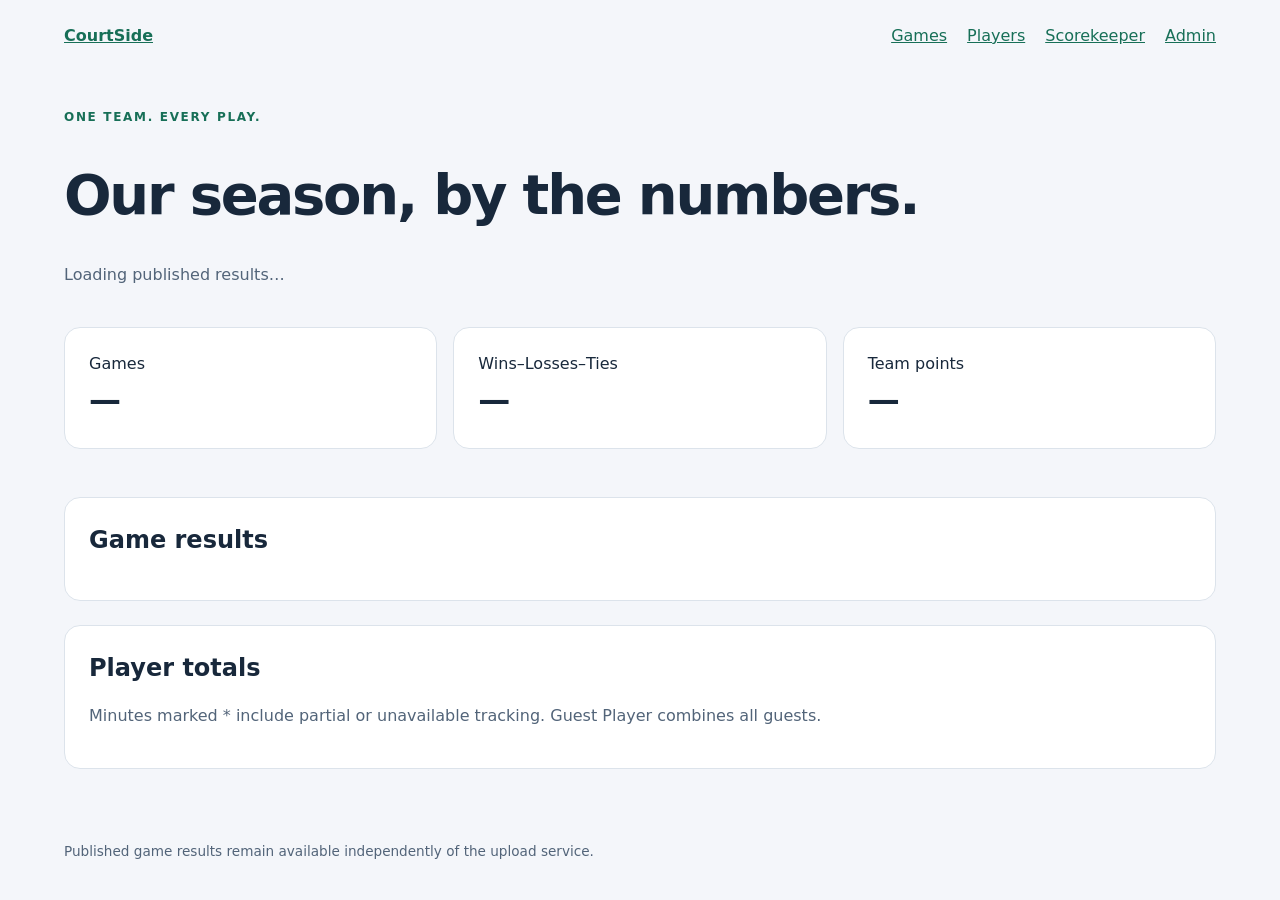
==== site/index.html @ 512db951 "feat: add remote upload UI and published statistics site" ====
<!doctype html>
<html lang="en"><head><meta charset="utf-8"><meta name="viewport" content="width=device-width,initial-scale=1"><title>CourtSide · Team statistics</title><link rel="stylesheet" href="site.css"><script defer src="remote.js"></script><script defer src="public.js"></script></head>
<body><header><a href="index.html"><strong>CourtSide</strong></a><nav><a href="#games">Games</a><a href="#players">Players</a><a href="Front.html">Scorekeeper</a><a href="admin.html">Admin</a></nav></header>
<main><p class="eyebrow">One team. Every play.</p><h1>Our season, by the numbers.</h1><p class="muted" id="published">Loading published results…</p><div id="load-status" role="status"></div>
<section class="metrics" aria-label="Team results"><div class="panel metric">Games<strong id="game-count">—</strong></div><div class="panel metric">Wins–Losses–Ties<strong id="record">—</strong></div><div class="panel metric">Team points<strong id="points">—</strong></div></section>
<section class="panel" id="games"><h2>Game results</h2><div class="games" id="game-list"></div></section>
<section class="panel" id="players"><h2>Player totals</h2><p class="muted">Minutes marked * include partial or unavailable tracking. Guest Player combines all guests.</p><div class="table-wrap" id="player-table"></div></section>
<dialog id="box-dialog"><div class="actions"><h2 id="box-title"></h2><button id="box-close" class="secondary">Close</button></div><p id="box-note" class="muted"></p><div class="table-wrap" id="box-table"></div></dialog></main>
<footer>Published game results remain available independently of the upload service.</footer></body></html>
---- site/site.css ----
:root{font:16px/1.5 system-ui,sans-serif;color:#18283b;background:#f4f6fa;--accent:#176f57}*{box-sizing:border-box}body{margin:0}header,main,footer{max-width:1200px;margin:auto;padding:24px}header{display:flex;align-items:center;justify-content:space-between;gap:20px}a{color:var(--accent)}nav{display:flex;gap:20px;flex-wrap:wrap}h1{font-size:clamp(2rem,5vw,3.5rem);letter-spacing:-.04em;line-height:1.1}h2{margin:0 0 18px}p{max-width:75ch}.eyebrow{font-size:.75rem;letter-spacing:.14em;font-weight:750;color:var(--accent);text-transform:uppercase}.muted,small{color:#526479}.panel{background:white;border:1px solid #dce3eb;border-radius:16px;padding:24px;margin:24px 0}.metrics{display:grid;grid-template-columns:repeat(3,1fr);gap:16px}.metric strong{display:block;font-size:2rem}.games{display:grid;grid-template-columns:repeat(auto-fit,minmax(240px,1fr));gap:16px}.game{border:1px solid #dce3eb;border-radius:12px;padding:18px}.game h3{margin:6px 0}.score{font-size:1.7rem;font-weight:750}.table-wrap{overflow:auto}table{border-collapse:collapse;width:100%;font-size:.88rem;white-space:nowrap}th,td{text-align:left;padding:12px;border-bottom:1px solid #e4e9ef}th{color:#526479;font-weight:650}button,.button{display:inline-block;background:var(--accent);color:white;border:0;border-radius:8px;padding:11px 16px;cursor:pointer;font:inherit;text-decoration:none}button.secondary{background:#e8eef3;color:#18283b}button.danger{background:#a23535}button:disabled{opacity:.5;cursor:wait}input,select{font:inherit;padding:9px;border:1px solid #becbd7;border-radius:6px;max-width:100%}input[type=number]{width:100px}label{display:flex;flex-direction:column;gap:6px;margin:12px 0}label.inline{display:inline-flex;margin-right:16px}.actions{display:flex;gap:10px;flex-wrap:wrap;align-items:center;margin:16px 0}.status{padding:14px;background:#e5f3ed;border-radius:8px;white-space:pre-wrap}.status.error{background:#faeaea;color:#8d2727}[hidden]{display:none!important}dialog{border:1px solid #dce3eb;border-radius:16px;width:min(1100px,95vw);max-height:90vh;padding:24px}dialog::backdrop{background:#18283b99}.edit-table input{min-width:85px}.edit-table .player-select{max-width:220px}.edit-table input[type=checkbox]{min-width:0}footer{color:#526479;font-size:.85rem}button:focus-visible,a:focus-visible,input:focus-visible,select:focus-visible{outline:3px solid #dfac40;outline-offset:3px}@media(max-width:600px){header,main,footer{padding:16px}header{align-items:flex-start;flex-direction:column}.panel{padding:16px}.metrics{gap:8px}.metric strong{font-size:1.5rem}}
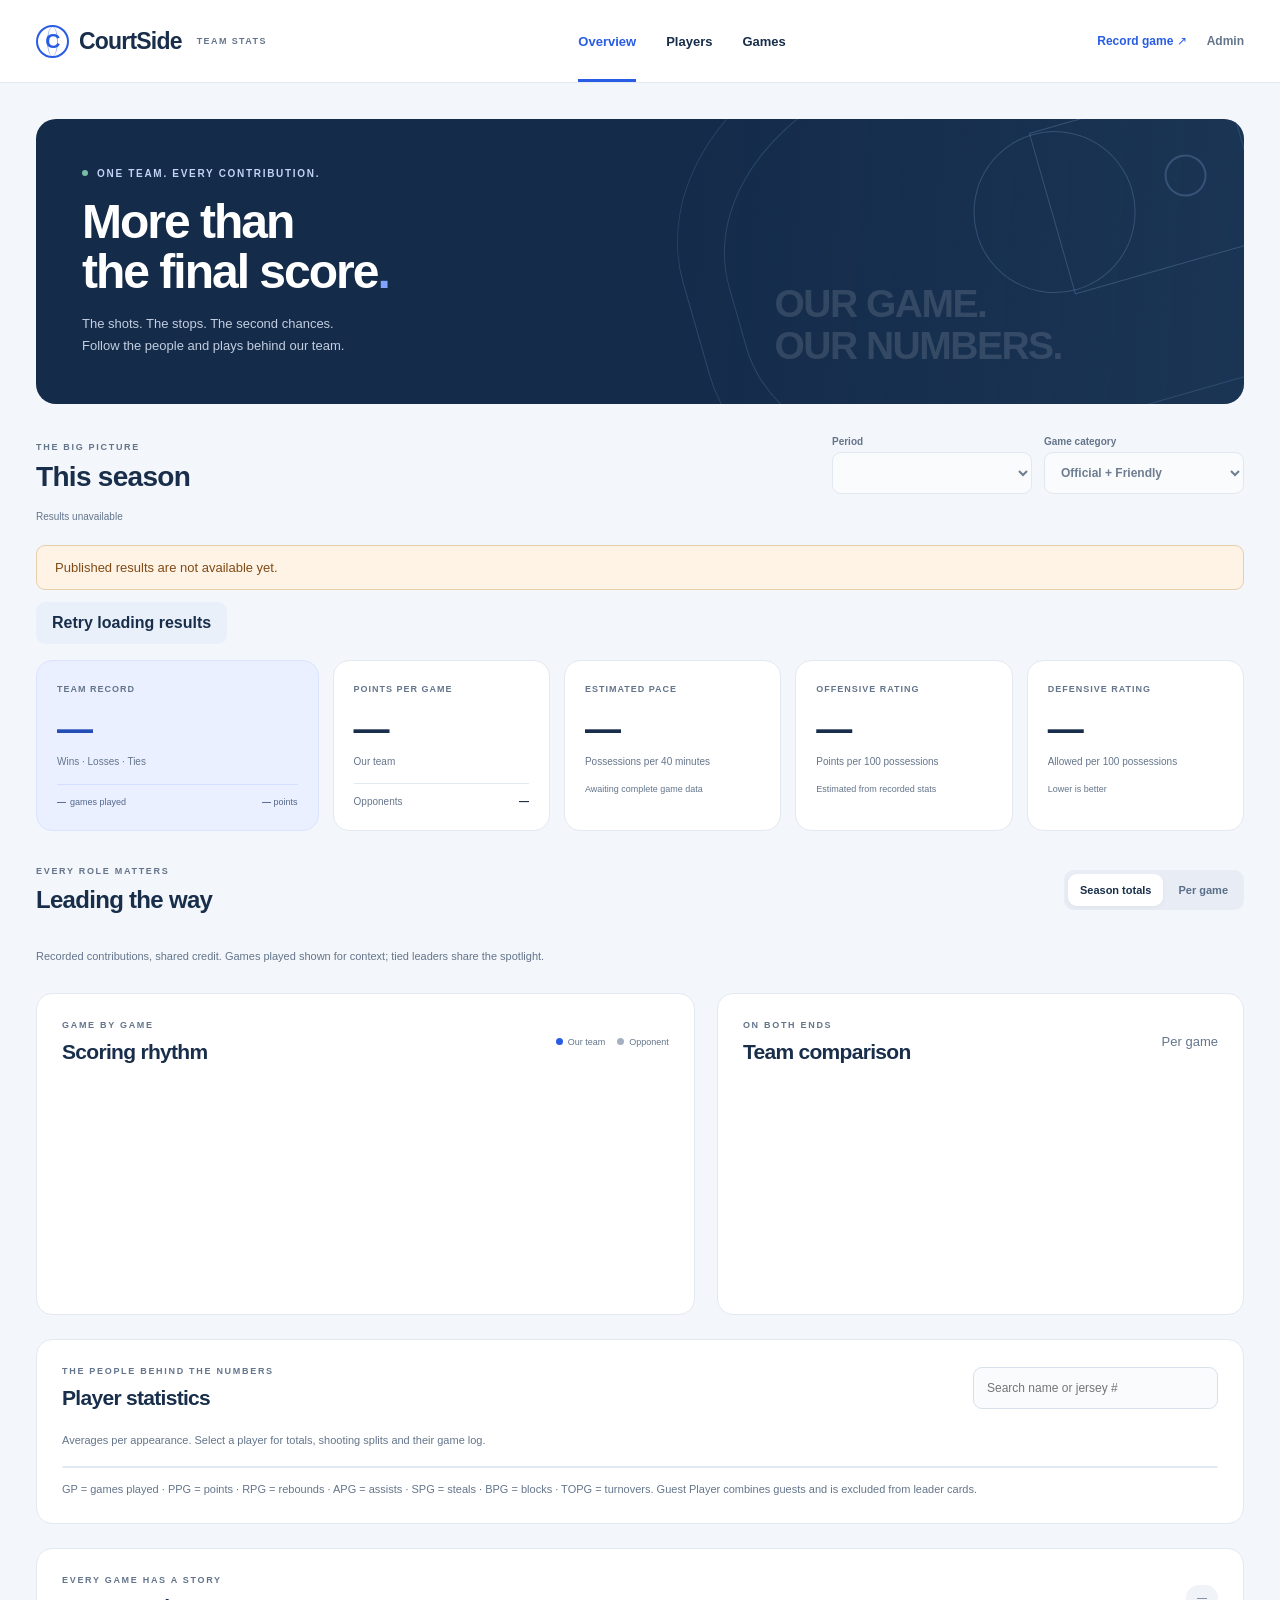
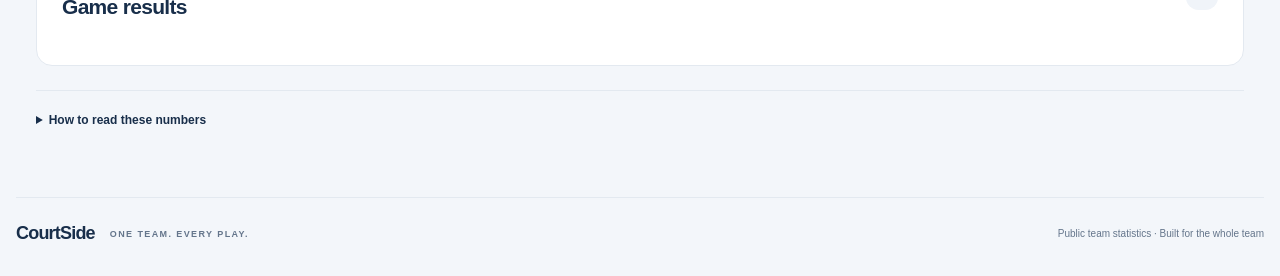
==== commit 7560a4b3: "feat: add public season dashboard and player analytics" ====
--- a/site/index.html
+++ b/site/index.html
@@ -1,9 +1,28 @@
 <!doctype html>
-<html lang="en"><head><meta charset="utf-8"><meta name="viewport" content="width=device-width,initial-scale=1"><title>CourtSide · Team statistics</title><link rel="stylesheet" href="site.css"><script defer src="remote.js"></script><script defer src="public.js"></script></head>
-<body><header><a href="index.html"><strong>CourtSide</strong></a><nav><a href="#games">Games</a><a href="#players">Players</a><a href="Front.html">Scorekeeper</a><a href="admin.html">Admin</a></nav></header>
-<main><p class="eyebrow">One team. Every play.</p><h1>Our season, by the numbers.</h1><p class="muted" id="published">Loading published results…</p><div id="load-status" role="status"></div>
-<section class="metrics" aria-label="Team results"><div class="panel metric">Games<strong id="game-count">—</strong></div><div class="panel metric">Wins–Losses–Ties<strong id="record">—</strong></div><div class="panel metric">Team points<strong id="points">—</strong></div></section>
-<section class="panel" id="games"><h2>Game results</h2><div class="games" id="game-list"></div></section>
-<section class="panel" id="players"><h2>Player totals</h2><p class="muted">Minutes marked * include partial or unavailable tracking. Guest Player combines all guests.</p><div class="table-wrap" id="player-table"></div></section>
-<dialog id="box-dialog"><div class="actions"><h2 id="box-title"></h2><button id="box-close" class="secondary">Close</button></div><p id="box-note" class="muted"></p><div class="table-wrap" id="box-table"></div></dialog></main>
-<footer>Published game results remain available independently of the upload service.</footer></body></html>
+<html lang="en">
+<head><meta charset="utf-8"><meta name="viewport" content="width=device-width,initial-scale=1"><meta name="theme-color" content="#142b49"><meta name="description" content="Follow our team's season: player leaders, game results, and the numbers behind every contribution."><title>CourtSide · Our team, every contribution</title><link rel="stylesheet" href="dashboard.css"><script defer src="analytics.js"></script><script defer src="public.js"></script></head>
+<body>
+<a class="skip-link" href="#main">Skip to statistics</a>
+<header class="site-header"><div class="header-inner"><a class="brand" href="index.html" aria-label="CourtSide home"><span class="brand-mark" aria-hidden="true">C<span></span></span>CourtSide<span class="brand-label">TEAM STATS</span></a><nav aria-label="Main navigation"><a class="nav-active" href="#overview">Overview</a><a href="#players">Players</a><a href="#games">Games</a></nav><div class="staff-links"><a href="Front.html">Record game <span aria-hidden="true">↗</span></a><a class="admin-link" href="admin.html">Admin</a></div></div></header>
+<main id="main">
+<section class="hero" id="overview"><div><p class="eyebrow"><span class="live-dot"></span> ONE TEAM. EVERY CONTRIBUTION.</p><h1>More than<br>the final score<span>.</span></h1><p class="hero-copy">The shots. The stops. The second chances.<br>Follow the people and plays behind our team.</p></div><div class="hero-court" aria-hidden="true"><div class="court-center"></div><div class="court-key"></div><div class="court-hoop"></div><span>OUR GAME.<br>OUR NUMBERS.</span><small>COURTSIDE / BASKETBALL</small></div></section>
+<section class="filter-bar" aria-label="Statistics filters"><div class="filter-title"><span class="eyebrow">THE BIG PICTURE</span><h2 id="period-title">This season</h2></div><div class="filter-controls"><label>Period<select id="period-select" disabled></select></label><label>Game category<select id="category-select" disabled><option value="all">Official + Friendly</option><option value="official">Official only</option><option value="friendly">Friendly only</option></select></label></div></section>
+<div class="publication"><span id="published">Loading published results…</span><span id="filter-note"></span></div>
+<div id="load-status" role="status" aria-live="polite"></div><button id="retry-load" class="secondary" hidden>Retry loading results</button>
+<section class="summary-grid" aria-label="Team summary">
+<article class="summary-card record-card"><span class="metric-label">TEAM RECORD</span><strong id="record">—</strong><span>Wins · Losses · Ties</span><div class="record-footer"><b id="game-count">—</b> games played <span><b id="points">—</b> points</span></div></article>
+<article class="summary-card"><span class="metric-label">POINTS PER GAME</span><strong id="ppg">—</strong><span>Our team</span><div class="small-comparison">Opponents <b id="oppg">—</b></div></article>
+<article class="summary-card"><span class="metric-label">ESTIMATED PACE</span><strong id="pace">—</strong><span>Possessions per 40 minutes</span><small id="pace-coverage">Awaiting complete game data</small></article>
+<article class="summary-card"><span class="metric-label">OFFENSIVE RATING</span><strong id="off-rating">—</strong><span>Points per 100 possessions</span><small id="rating-coverage">Estimated from recorded stats</small></article>
+<article class="summary-card"><span class="metric-label">DEFENSIVE RATING</span><strong id="def-rating">—</strong><span>Allowed per 100 possessions</span><small>Lower is better</small></article>
+</section>
+<section class="leaders-section" aria-labelledby="leaders-heading"><div class="section-heading"><div><p class="eyebrow">EVERY ROLE MATTERS</p><h2 id="leaders-heading">Leading the way</h2></div><div class="segmented" role="group" aria-label="Leaderboard ranking"><button id="leader-total" aria-pressed="true">Season totals</button><button id="leader-average" aria-pressed="false">Per game</button></div></div><div id="leader-grid" class="leader-grid"></div><p class="section-note">Recorded contributions, shared credit. Games played shown for context; tied leaders share the spotlight.</p></section>
+<div class="analysis-grid"><section class="panel"><div class="section-heading"><div><p class="eyebrow">GAME BY GAME</p><h2>Scoring rhythm</h2></div><div class="chart-legend"><span>Our team</span><span>Opponent</span></div></div><div id="scoring-chart" class="scoring-chart"></div></section><section class="panel"><div class="section-heading"><div><p class="eyebrow">ON BOTH ENDS</p><h2>Team comparison</h2></div><span class="muted">Per game</span></div><div id="team-comparison"></div></section></div>
+<section id="players" class="panel"><div class="section-heading"><div><p class="eyebrow">THE PEOPLE BEHIND THE NUMBERS</p><h2>Player statistics</h2></div><label class="search-label"><span class="sr-only">Search player name or jersey number</span><input type="search" id="player-search" placeholder="Search name or jersey #" autocomplete="off"></label></div><p class="section-note">Averages per appearance. Select a player for totals, shooting splits and their game log.</p><div class="table-wrap" id="player-table" tabindex="0" role="region" aria-label="Player statistics, scroll for more columns"></div><p class="section-note">GP = games played · PPG = points · RPG = rebounds · APG = assists · SPG = steals · BPG = blocks · TOPG = turnovers. Guest Player combines guests and is excluded from leader cards.</p></section>
+<section id="games" class="panel"><div class="section-heading"><div><p class="eyebrow">EVERY GAME HAS A STORY</p><h2>Game results</h2></div><span class="count-badge" id="results-count">—</span></div><div id="game-list" class="game-list"></div></section>
+<details class="metric-guide"><summary>How to read these numbers</summary><div><p>Basic totals and averages use the selected games. Shooting percentages use total makes and attempts, not an average of game percentages. An em dash means unavailable or no attempts.</p><p>Estimated possessions = the average of each team’s (field-goal attempts − offensive rebounds + turnovers + 0.44 × free-throw attempts). Pace adjusts that estimate to 40 minutes, including overtime in game duration. Offensive and defensive ratings show points scored and allowed per 100 estimated possessions.</p><p>These estimates require confirmation that both teams’ full stats were recorded; pace also needs recorded game duration. Eligible game counts appear on the cards. eFG% accounts for the extra value of threes; TS% also includes free throws. Neither measures overall defensive impact.</p><p>Spring: March–July. Fall: August–February, labeled by the starting year. Calendar-year views run January–December. Unclassified historical games appear only with both categories selected.</p><p>Definitions: <a href="https://www.basketball-reference.com/about/glossary.html" target="_blank" rel="noopener noreferrer">Basketball Reference glossary</a> and <a href="https://www.basketball-reference.com/about/factors.html" target="_blank" rel="noopener noreferrer">Four Factors</a>. CourtSide uses the displayed simple possession estimate and a 40-minute pace.</p></div></details>
+</main>
+<footer><a class="brand" href="#overview">CourtSide<span class="brand-label">ONE TEAM. EVERY PLAY.</span></a><span>Public team statistics · Built for the whole team</span></footer>
+<dialog id="player-dialog" aria-labelledby="player-title"><div class="dialog-heading"><div><p class="eyebrow">PLAYER PROFILE</p><h2 id="player-title"></h2></div><button id="player-close" class="close-button" aria-label="Close player profile">✕</button></div><p id="player-note" class="muted"></p><div class="filter-controls profile-filters"><label>Player period<select id="profile-period"></select></label><label>Game category<select id="profile-category"><option value="all">Official + Friendly</option><option value="official">Official only</option><option value="friendly">Friendly only</option></select></label></div><div id="player-summary" class="profile-metrics"></div><div id="player-totals"></div><h3>Game log</h3><div id="player-games" class="table-wrap" tabindex="0" role="region" aria-label="Player game log"></div></dialog>
+<dialog id="box-dialog" aria-labelledby="box-title"><div class="dialog-heading"><div><p class="eyebrow">GAME REPORT</p><h2 id="box-title"></h2></div><button id="box-close" class="close-button" aria-label="Close game report">✕</button></div><p id="box-note" class="muted"></p><div id="game-score" class="game-score"></div><div id="game-metrics" class="profile-metrics"></div><div id="game-comparison" class="table-wrap" tabindex="0" role="region" aria-label="Team comparison"></div><h3>Our team · Box score</h3><p class="section-note">* Partial recorded minutes · — Unavailable · DNP = did not play</p><div id="box-table" class="table-wrap" tabindex="0" role="region" aria-label="Game box score"></div></dialog>
+</body></html>
--- a/site/dashboard.css
+++ b/site/dashboard.css
@@ -0,0 +1,15 @@
+@charset "UTF-8";
+:root{--navy:#142b49;--ink:#182e4a;--muted:#64758b;--blue:#285ce5;--light:#f3f6fa;--line:#e3e9f0;--green:#21705a;--radius:16px;font-family:Inter,"Segoe UI",Arial,sans-serif;color:var(--ink);background:var(--light);font-synthesis:none}
+*{box-sizing:border-box}html{scroll-behavior:smooth;scroll-padding-top:90px}body{margin:0}a{color:inherit;text-decoration:none}button,input,select{font:inherit}button,a,input,select,summary{-webkit-tap-highlight-color:transparent}button{cursor:pointer}button:disabled,select:disabled{cursor:wait;opacity:.6}button:focus-visible,a:focus-visible,input:focus-visible,select:focus-visible,summary:focus-visible,[tabindex]:focus-visible{outline:3px solid #6996ff;outline-offset:4px}h1,h2,h3,p{margin:0}h2{font-size:24px;letter-spacing:-.7px;line-height:1.3}h3{font-size:18px;margin:24px 0 12px}button{min-height:42px;border:0;border-radius:9px;background:var(--blue);color:white;padding:10px 16px;font-weight:600}button:hover{filter:brightness(.95)}[hidden]{display:none!important}.muted{color:var(--muted);font-size:13px;line-height:1.6}.eyebrow{font-size:10px;letter-spacing:1.7px;font-weight:750;line-height:1.5}.sr-only{position:absolute;width:1px;height:1px;margin:-1px;overflow:hidden;clip:rect(0,0,0,0)}.skip-link{position:fixed;top:-80px;left:12px;padding:12px;background:white;z-index:20}.skip-link:focus{top:12px}
+.site-header{background:white;border-bottom:1px solid var(--line)}.header-inner{max-width:1320px;margin:auto;padding:0 36px;min-height:82px;display:flex;align-items:center;justify-content:space-between;gap:24px}.brand{display:inline-flex;gap:10px;align-items:center;font-weight:800;font-size:23px;letter-spacing:-.8px}.brand-mark{height:33px;width:33px;border:2px solid var(--blue);border-radius:50%;font-size:21px;color:var(--blue);display:grid;place-items:center;position:relative}.brand-mark span{position:absolute;height:100%;width:11px;border-left:1px solid var(--blue);border-right:1px solid var(--blue);border-radius:50%;opacity:.5}.brand-label{font-size:9px;letter-spacing:1.4px;color:var(--muted);margin-left:5px;font-weight:650}.header-inner nav{display:flex;align-self:stretch;gap:30px;font-size:13px;font-weight:600}.header-inner nav a{display:flex;align-items:center;border-bottom:3px solid transparent;padding:3px 0 0}.header-inner nav a:hover,.header-inner nav .nav-active{color:var(--blue);border-bottom-color:var(--blue)}.staff-links{display:flex;gap:20px;font-size:12px;font-weight:650}.staff-links>a:first-child{color:var(--blue)}.admin-link{color:var(--muted)}main{max-width:1320px;margin:auto;padding:36px}.hero{position:relative;isolation:isolate;overflow:hidden;background:var(--navy);border-radius:20px;color:white;padding:38px 46px;min-height:285px;display:flex;justify-content:space-between;align-items:center}.hero .eyebrow{color:#c1d3f6;display:flex;align-items:center;gap:9px}.live-dot{width:6px;height:6px;border-radius:50%;background:#79bca5}.hero h1{font-size:48px;line-height:1.05;font-weight:750;letter-spacing:-2px;margin:16px 0}.hero h1>span{color:#82a4ff}.hero-copy{font-size:13px;line-height:1.7;color:#c3cee0}.hero-court{position:absolute;z-index:-1;right:-60px;top:-115px;width:620px;height:480px;border:1px solid #6d88b03d;transform:rotate(-16deg);border-radius:40% 0 0 40%;background:linear-gradient(110deg,transparent,#2f507650)}.court-center{position:absolute;inset:42px;border:1px solid #7397c53d;border-radius:42% 0 0 42%}.court-key{position:absolute;right:0;top:142px;width:245px;height:168px;border:1px solid #7397c550}.court-key:before{content:"";position:absolute;left:-79px;top:1px;width:160px;height:160px;border:1px solid #7397c550;border-radius:50%}.court-hoop{position:absolute;right:85px;top:205px;width:42px;height:42px;border:2px solid #7397c550;border-radius:50%}.hero-court>span{position:absolute;transform:rotate(16deg);left:70px;bottom:140px;font-size:39px;font-weight:800;letter-spacing:-1.5px;line-height:1.08;color:#ffffff20}.hero-court>small{position:absolute;transform:rotate(16deg);left:65px;bottom:100px;letter-spacing:3px;font-size:9px;color:#9bb5da80}
+.filter-bar{display:flex;align-items:center;justify-content:space-between;gap:20px;margin-top:32px}.filter-title .eyebrow{color:var(--muted);font-size:9px}.filter-title h2{margin-top:4px;font-size:28px}.filter-controls{display:flex;gap:12px}.filter-controls label{display:grid;gap:5px;color:var(--muted);font-weight:600;font-size:10px}.filter-controls select{min-width:200px;background:white;border:1px solid #d6dfeb;border-radius:9px;color:var(--ink);padding:10px 34px 10px 12px;min-height:42px;font-size:12px}.publication{display:flex;justify-content:space-between;gap:12px;color:var(--muted);font-size:10px;margin:14px 0 20px;line-height:1.6}#load-status:not(:empty){padding:14px 18px;background:#fff3e6;color:#804b16;border:1px solid #e9ceab;border-radius:9px;margin-bottom:12px;font-size:13px}#retry-load{margin-bottom:16px}.summary-grid{display:grid;grid-template-columns:1.3fr repeat(4,1fr);gap:14px}.summary-card{background:white;border:1px solid var(--line);border-radius:var(--radius);padding:23px 20px;min-width:0;display:flex;flex-direction:column}.metric-label{font-size:9px;font-weight:750;letter-spacing:1px;color:var(--muted)}.summary-card>strong{font-size:36px;line-height:1.2;letter-spacing:-1.6px;font-weight:750;margin:13px 0 6px;font-variant-numeric:tabular-nums}.summary-card>span:not(.metric-label){font-size:10px;color:var(--muted)}.summary-card>small{font-size:9px;line-height:1.5;color:var(--muted);margin-top:16px}.record-card{background:#eaf0ff;border-color:#dae4ff}.record-card>strong{color:#234eb6}.record-footer{margin-top:17px;border-top:1px solid #d3dfff;padding-top:12px;font-size:9px;color:#52668b;display:flex;gap:4px;flex-wrap:wrap}.record-footer>span{margin-left:auto}.small-comparison{display:flex;justify-content:space-between;margin-top:16px;padding-top:12px;border-top:1px solid var(--line);font-size:10px;color:var(--muted)}.small-comparison b{color:var(--ink)}
+.section-heading{display:flex;justify-content:space-between;align-items:center;gap:16px;margin-bottom:20px}.section-heading .eyebrow{color:var(--muted);font-size:9px;margin-bottom:5px}.leaders-section{margin-top:34px}.segmented{display:inline-flex;gap:3px;padding:4px;background:#e8edf5;border-radius:10px;flex-shrink:0}.segmented button{background:transparent;color:#5b6e88;font-size:11px;min-height:32px;padding:7px 12px;font-weight:650}.segmented button[aria-pressed=true]{background:white;color:var(--ink);box-shadow:0 2px 5px #2235510c}.leader-grid{display:grid;grid-template-columns:repeat(6,minmax(0,1fr));gap:12px}.leader-card{border:1px solid var(--line);border-radius:var(--radius);background:white;padding:18px 16px;min-width:0;position:relative;overflow:hidden}.leader-top{display:flex;align-items:center;gap:8px;color:var(--muted);font-size:10px;font-weight:650;min-height:26px}.stat-symbol{width:25px;height:25px;border-radius:7px;background:#eef2fb;display:grid;place-items:center;color:var(--blue);font-size:10px;font-weight:750;flex-shrink:0}.leader-card:nth-child(2) .stat-symbol,.leader-card:nth-child(3) .stat-symbol{color:#28755b;background:#e9f4ee}.leader-card:nth-child(5) .stat-symbol,.leader-card:nth-child(6) .stat-symbol{color:#835db0;background:#f2edf9}.leader-value{font-size:31px;font-weight:750;letter-spacing:-1px;display:block;margin:14px 0 10px;font-variant-numeric:tabular-nums}.player-link{background:transparent;color:var(--ink);padding:0;min-height:28px;font-size:12px;text-align:left;line-height:1.4;border-radius:3px;white-space:normal}.player-link:hover{color:var(--blue);text-decoration:underline}.leader-card .player-link{display:block;max-width:100%;overflow-wrap:anywhere;font-weight:700}.leader-card small{display:block;color:var(--muted);font-size:9px;margin-top:5px;line-height:1.6}.section-note{font-size:11px;line-height:1.7;color:var(--muted);margin:12px 0 0}.analysis-grid{display:grid;grid-template-columns:1.25fr 1fr;gap:22px;margin-top:28px}.panel{min-width:0;background:white;border:1px solid var(--line);border-radius:var(--radius);padding:25px;margin-bottom:24px}.panel h2{font-size:21px}.chart-legend{display:flex;gap:12px;font-size:9px;color:var(--muted)}.chart-legend span:before{content:"";display:inline-block;width:7px;height:7px;border-radius:50%;background:var(--blue);margin-right:5px}.chart-legend span+span:before{background:#a5b1c3}.scoring-chart{min-height:204px}.scoring-chart svg{display:block;width:100%;height:auto;max-height:260px;overflow:visible}.scoring-chart text{font:10px "Segoe UI",sans-serif;fill:#64758b}.chart-footnote{font-size:10px;color:var(--muted);margin-top:8px}.comparison-head,.comparison-row{display:grid;grid-template-columns:1fr 72px 72px;gap:12px;align-items:center}.comparison-head{font-size:9px;color:var(--muted);padding-bottom:12px;border-bottom:1px solid var(--line)}.comparison-head span:not(:first-child){text-align:right}.comparison-row{font-size:11px;padding:10px 0;border-bottom:1px solid #f0f3f7}.comparison-row>strong{text-align:right;font-size:12px;font-variant-numeric:tabular-nums}.comparison-row>strong:nth-child(2){color:var(--blue)}.comparison-row>strong:nth-child(3){color:#677b96}.search-label input{border:1px solid #d7e0ec;background:#fafbfd;color:var(--ink);border-radius:9px;min-height:42px;width:245px;max-width:100%;padding:10px 13px;font-size:12px}.table-wrap{overflow:auto;max-width:100%;margin-top:16px;border:1px solid var(--line);border-radius:10px;overscroll-behavior-x:contain}table{width:100%;border-collapse:collapse;text-align:right;white-space:nowrap;font-size:12px;font-variant-numeric:tabular-nums}th{font-size:9px;color:#657892;font-weight:700;letter-spacing:.5px;background:#f6f8fc;padding:14px 15px}td{padding:13px 15px;border-top:1px solid #edf1f6}th:first-child,td:first-child{text-align:left;position:sticky;left:0;background:white;z-index:1}th:first-child{background:#f6f8fc}tbody tr:hover td{background:#f8faff}td .player-link{font-size:12px;font-weight:650}.jersey{display:inline-flex;justify-content:center;align-items:center;min-width:26px;height:26px;margin-right:10px;background:#eef2f8;border:1px solid #e3eaf3;border-radius:7px;color:#64758b;font-size:10px}.sort-button{background:none;color:inherit;font-size:inherit;letter-spacing:inherit;padding:0;min-height:24px;border-radius:3px}.sort-button[aria-pressed=true]{color:var(--blue)}.count-badge{font-size:10px;color:var(--muted);background:#f0f4f9;border-radius:20px;padding:7px 11px}.game-list{display:grid;grid-template-columns:repeat(2,minmax(0,1fr));gap:12px}.game-card{border:1px solid var(--line);border-radius:11px;padding:16px;display:grid;grid-template-columns:auto minmax(0,1fr) auto;gap:14px;align-items:center}.result-mark{width:36px;height:36px;border-radius:50%;background:#eaf5ef;color:var(--green);display:grid;place-items:center;font-weight:700;font-size:12px}.result-mark.loss{background:#f8eeeb;color:#a45e4b}.result-mark.tie{background:#f1f3f7;color:var(--muted)}.game-card h3{font-size:12px;letter-spacing:0;margin:4px 0 6px;overflow-wrap:anywhere}.game-meta{font-size:9px;color:var(--muted);line-height:1.6}.game-card .score{font-size:19px;letter-spacing:-.5px;font-weight:750;white-space:nowrap;text-align:right}.game-card button{padding:5px 0;background:none;color:var(--blue);font-size:10px;min-height:30px;display:block;margin-left:auto}.category-tag{font-size:8px;font-weight:600;background:#f0f3f8;padding:3px 6px;border-radius:4px;margin-left:5px}.empty-state{text-align:center;padding:38px 18px;color:var(--muted);font-size:13px;line-height:1.7;grid-column:1/-1}.empty-state strong{display:block;color:var(--ink);font-size:16px;margin-bottom:6px}.metric-guide{border-top:1px solid var(--line);padding:19px 0;color:var(--muted);font-size:12px;line-height:1.8}.metric-guide summary{cursor:pointer;font-weight:650;color:var(--ink);min-height:32px}.metric-guide p{margin:12px 0;max-width:900px}.metric-guide a{color:var(--blue);text-decoration:underline}footer{max-width:1248px;margin:0 auto;border-top:1px solid var(--line);padding:25px 0 32px;display:flex;justify-content:space-between;align-items:center;gap:20px}footer .brand{font-size:18px}footer>span{font-size:10px;color:var(--muted)}
+dialog{width:min(1060px,calc(100% - 32px));max-height:90dvh;border:1px solid #d6e1ef;border-radius:18px;color:var(--ink);background:white;padding:28px;box-shadow:0 30px 100px #091f4550;overflow:auto}dialog::backdrop{background:#122541a8;backdrop-filter:blur(4px)}body:has(dialog[open]){overflow:hidden}.dialog-heading{display:flex;justify-content:space-between;align-items:center;gap:16px;margin-bottom:12px}.dialog-heading .eyebrow{color:var(--blue);margin-bottom:7px}.dialog-heading h2{overflow-wrap:anywhere}.close-button{flex-shrink:0;background:#f0f3f8;color:#4c6280;border:1px solid var(--line);width:42px;padding:6px}.profile-metrics{display:grid;grid-template-columns:repeat(6,minmax(0,1fr));gap:10px;margin:22px 0}.profile-metric{border:1px solid var(--line);border-radius:11px;padding:16px 12px;background:#f8faff;min-width:0}.profile-metric small{font-size:9px;letter-spacing:.5px;color:var(--muted);display:block}.profile-metric strong{font-size:25px;display:block;margin-top:7px;letter-spacing:-.7px}.profile-metric span{font-size:9px;color:var(--muted);display:block;margin-top:5px}.game-score{background:var(--navy);color:white;padding:24px;border-radius:13px;display:flex;gap:24px;align-items:center;justify-content:center;margin-top:20px}.game-score strong{font-size:34px;white-space:nowrap;letter-spacing:-1px}.game-score span{font-size:12px;overflow-wrap:anywhere}.secondary{background:#eaf0fa;color:var(--ink)}
+@media(min-width:1500px){.hero{min-height:310px}.hero h1{font-size:54px}}
+@media(max-width:1150px){.header-inner{padding:0 24px}.brand-label{display:none}main{padding:26px}.summary-grid{grid-template-columns:repeat(3,minmax(0,1fr))}.record-card{grid-row:span 2;justify-content:center}.record-card>strong{font-size:45px}.summary-card{padding:18px}.summary-card>strong{font-size:31px}.leader-grid{grid-template-columns:repeat(3,minmax(0,1fr))}.leader-card{padding:18px}.leader-value{margin:9px 0}.analysis-grid{gap:16px;grid-template-columns:1.1fr 1fr}.panel{padding:22px}.chart-legend{gap:8px;flex-wrap:wrap}footer{margin:0 26px}.hero-court{right:-170px}}
+@media(max-width:800px){.header-inner{min-height:72px;flex-wrap:wrap;gap:12px;padding:18px 24px 0}.header-inner nav{order:3;width:100%;gap:24px;height:38px}.staff-links{margin-left:auto}.hero{padding:30px;min-height:270px}.hero h1{font-size:43px}.hero-court{right:-290px}.filter-controls select{min-width:150px;width:100%}.filter-bar{align-items:flex-end}.analysis-grid{grid-template-columns:1fr}.analysis-grid .panel{margin-bottom:0}.analysis-grid{margin-bottom:24px}.game-list{grid-template-columns:1fr}.profile-metrics{grid-template-columns:repeat(3,minmax(0,1fr))}footer{align-items:flex-start;flex-direction:column}.summary-card>strong{font-size:29px}.record-card>strong{font-size:36px}.search-label input{width:215px}}
+@media(max-width:540px){html{scroll-padding-top:15px}main{padding:16px}.header-inner{padding:16px 18px 0}.brand{font-size:21px}.brand-mark{width:28px;height:28px;font-size:17px}.staff-links{gap:13px;font-size:10px}.hero{border-radius:15px;min-height:270px;padding:27px 24px}.hero h1{font-size:39px;letter-spacing:-1.5px}.hero .eyebrow{font-size:8px;letter-spacing:1px}.hero-copy{font-size:12px}.hero-court{right:-390px;opacity:.6}.filter-bar{display:block;margin-top:26px}.filter-title h2{font-size:25px}.filter-controls{margin-top:15px;gap:9px}.filter-controls label{flex:1;min-width:0}.filter-controls select{min-width:0;font-size:11px;padding-left:10px;padding-right:22px}.publication{display:block;font-size:9px}.publication span{display:block}.summary-grid{grid-template-columns:repeat(2,minmax(0,1fr));gap:10px}.record-card{grid-column:1/-1;grid-row:auto;display:grid;grid-template-columns:1fr 1fr;align-items:center;padding:18px}.record-card .metric-label{grid-column:1}.record-card>strong{grid-column:2;grid-row:1/3;margin:0;text-align:right;font-size:34px}.record-card>span:not(.metric-label){grid-column:1;font-size:9px;margin-top:8px}.record-footer{grid-column:1/-1;margin-top:14px}.summary-card{padding:17px 14px;border-radius:12px}.summary-card>strong{font-size:30px}.summary-card>.metric-label{font-size:8px;letter-spacing:.7px}.summary-card>span:not(.metric-label){font-size:9px}.summary-card>small{font-size:9px;margin-top:12px}.section-heading{align-items:flex-start;flex-wrap:wrap;gap:13px}.section-heading h2{font-size:22px}.leaders-section{margin-top:27px}.leaders-section .section-heading{display:block}.segmented{margin-top:12px}.leader-grid{grid-template-columns:repeat(2,minmax(0,1fr));gap:10px}.leader-card{padding:15px}.leader-top{font-size:10px}.leader-value{font-size:28px;margin:12px 0 6px}.panel{padding:20px 15px;border-radius:13px}.section-heading .eyebrow{font-size:8px;letter-spacing:1.2px}.chart-legend{margin-top:5px}.search-label{width:100%}.search-label input{width:100%}.game-card{gap:10px;padding:12px}.game-card h3{font-size:11px}.game-card .score{font-size:17px}.result-mark{width:30px;height:30px;font-size:10px}.game-meta{font-size:8px}.category-tag{margin-left:3px}.section-note{font-size:10px}.comparison-row{font-size:11px}.profile-metrics{gap:7px}.profile-metric{padding:13px 9px}.profile-metric strong{font-size:23px}.profile-metric small{font-size:8px}.game-score{gap:12px;padding:22px 13px}.game-score strong{font-size:29px}.game-score span{font-size:10px}dialog{padding:20px 15px;width:calc(100% - 20px);border-radius:14px}.dialog-heading h2{font-size:21px}footer{margin:0 16px;padding:22px 0}th,td{padding:12px}.table-wrap{margin-top:12px}}
+@media(prefers-reduced-motion:reduce){html{scroll-behavior:auto}}
+
+.profile-filters{margin-top:18px}.more-metrics{margin-top:14px;font-size:11px;color:var(--muted)}.more-metrics summary{min-height:32px;cursor:pointer;color:var(--blue);font-weight:600}.more-metrics .table-wrap{margin-top:4px}
+#player-games th:first-child,#player-games td:first-child{min-width:210px;max-width:320px}
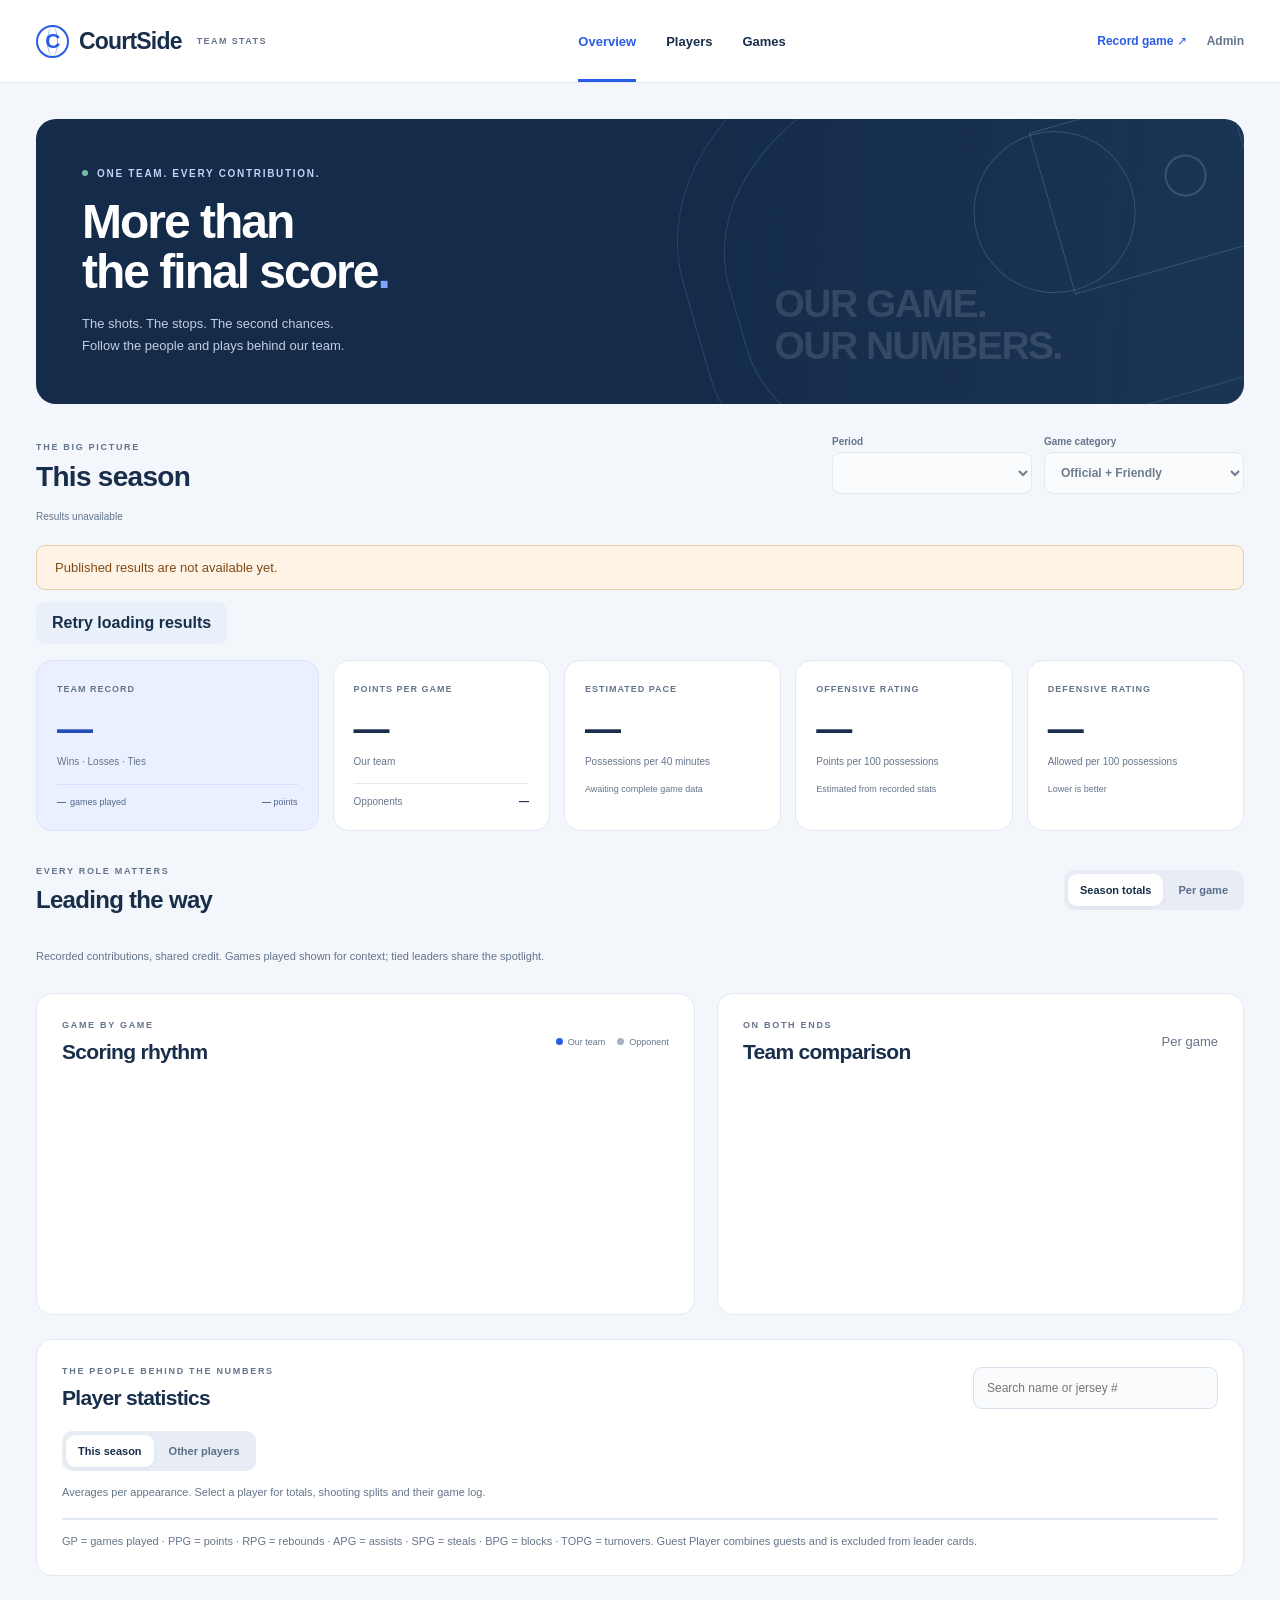
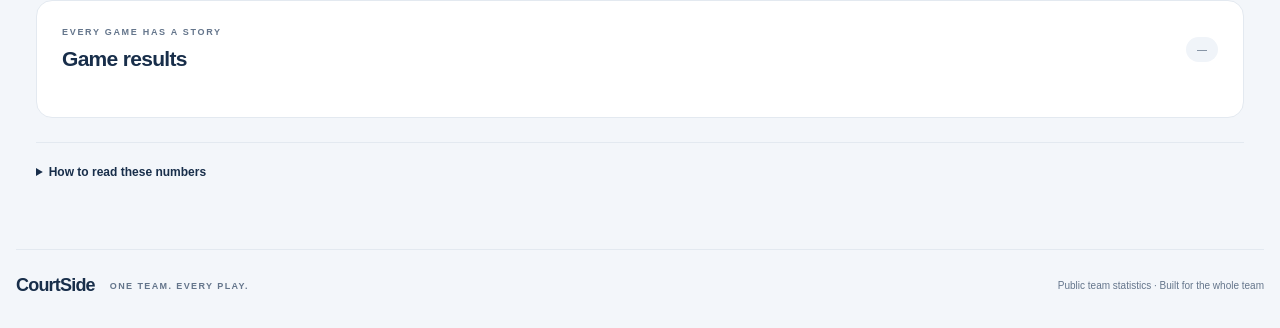
==== commit 81448a67: "feat: connect scorekeeper navigation and season player views" ====
--- a/site/index.html
+++ b/site/index.html
@@ -18,11 +18,11 @@
 </section>
 <section class="leaders-section" aria-labelledby="leaders-heading"><div class="section-heading"><div><p class="eyebrow">EVERY ROLE MATTERS</p><h2 id="leaders-heading">Leading the way</h2></div><div class="segmented" role="group" aria-label="Leaderboard ranking"><button id="leader-total" aria-pressed="true">Season totals</button><button id="leader-average" aria-pressed="false">Per game</button></div></div><div id="leader-grid" class="leader-grid"></div><p class="section-note">Recorded contributions, shared credit. Games played shown for context; tied leaders share the spotlight.</p></section>
 <div class="analysis-grid"><section class="panel"><div class="section-heading"><div><p class="eyebrow">GAME BY GAME</p><h2>Scoring rhythm</h2></div><div class="chart-legend"><span>Our team</span><span>Opponent</span></div></div><div id="scoring-chart" class="scoring-chart"></div></section><section class="panel"><div class="section-heading"><div><p class="eyebrow">ON BOTH ENDS</p><h2>Team comparison</h2></div><span class="muted">Per game</span></div><div id="team-comparison"></div></section></div>
-<section id="players" class="panel"><div class="section-heading"><div><p class="eyebrow">THE PEOPLE BEHIND THE NUMBERS</p><h2>Player statistics</h2></div><label class="search-label"><span class="sr-only">Search player name or jersey number</span><input type="search" id="player-search" placeholder="Search name or jersey #" autocomplete="off"></label></div><p class="section-note">Averages per appearance. Select a player for totals, shooting splits and their game log.</p><div class="table-wrap" id="player-table" tabindex="0" role="region" aria-label="Player statistics, scroll for more columns"></div><p class="section-note">GP = games played · PPG = points · RPG = rebounds · APG = assists · SPG = steals · BPG = blocks · TOPG = turnovers. Guest Player combines guests and is excluded from leader cards.</p></section>
+<section id="players" class="panel"><div class="section-heading"><div><p class="eyebrow">THE PEOPLE BEHIND THE NUMBERS</p><h2>Player statistics</h2></div><label class="search-label"><span class="sr-only">Search player name or jersey number</span><input type="search" id="player-search" placeholder="Search name or jersey #" autocomplete="off"></label></div><div class="segmented player-groups" role="group" aria-label="Player groups"><button id="players-appeared" aria-pressed="true">This season</button><button id="players-other" aria-pressed="false">Other players</button></div><p id="player-group-note" class="section-note" aria-live="polite"></p><p class="section-note">Averages per appearance. Select a player for totals, shooting splits and their game log.</p><div class="table-wrap" id="player-table" tabindex="0" role="region" aria-label="Player statistics, scroll for more columns"></div><p class="section-note">GP = games played · PPG = points · RPG = rebounds · APG = assists · SPG = steals · BPG = blocks · TOPG = turnovers. Guest Player combines guests and is excluded from leader cards.</p></section>
 <section id="games" class="panel"><div class="section-heading"><div><p class="eyebrow">EVERY GAME HAS A STORY</p><h2>Game results</h2></div><span class="count-badge" id="results-count">—</span></div><div id="game-list" class="game-list"></div></section>
 <details class="metric-guide"><summary>How to read these numbers</summary><div><p>Basic totals and averages use the selected games. Shooting percentages use total makes and attempts, not an average of game percentages. An em dash means unavailable or no attempts.</p><p>Estimated possessions = the average of each team’s (field-goal attempts − offensive rebounds + turnovers + 0.44 × free-throw attempts). Pace adjusts that estimate to 40 minutes, including overtime in game duration. Offensive and defensive ratings show points scored and allowed per 100 estimated possessions.</p><p>These estimates require confirmation that both teams’ full stats were recorded; pace also needs recorded game duration. Eligible game counts appear on the cards. eFG% accounts for the extra value of threes; TS% also includes free throws. Neither measures overall defensive impact.</p><p>Spring: March–July. Fall: August–February, labeled by the starting year. Calendar-year views run January–December. Unclassified historical games appear only with both categories selected.</p><p>Definitions: <a href="https://www.basketball-reference.com/about/glossary.html" target="_blank" rel="noopener noreferrer">Basketball Reference glossary</a> and <a href="https://www.basketball-reference.com/about/factors.html" target="_blank" rel="noopener noreferrer">Four Factors</a>. CourtSide uses the displayed simple possession estimate and a 40-minute pace.</p></div></details>
 </main>
 <footer><a class="brand" href="#overview">CourtSide<span class="brand-label">ONE TEAM. EVERY PLAY.</span></a><span>Public team statistics · Built for the whole team</span></footer>
 <dialog id="player-dialog" aria-labelledby="player-title"><div class="dialog-heading"><div><p class="eyebrow">PLAYER PROFILE</p><h2 id="player-title"></h2></div><button id="player-close" class="close-button" aria-label="Close player profile">✕</button></div><p id="player-note" class="muted"></p><div class="filter-controls profile-filters"><label>Player period<select id="profile-period"></select></label><label>Game category<select id="profile-category"><option value="all">Official + Friendly</option><option value="official">Official only</option><option value="friendly">Friendly only</option></select></label></div><div id="player-summary" class="profile-metrics"></div><div id="player-totals"></div><h3>Game log</h3><div id="player-games" class="table-wrap" tabindex="0" role="region" aria-label="Player game log"></div></dialog>
-<dialog id="box-dialog" aria-labelledby="box-title"><div class="dialog-heading"><div><p class="eyebrow">GAME REPORT</p><h2 id="box-title"></h2></div><button id="box-close" class="close-button" aria-label="Close game report">✕</button></div><p id="box-note" class="muted"></p><div id="game-score" class="game-score"></div><div id="game-metrics" class="profile-metrics"></div><div id="game-comparison" class="table-wrap" tabindex="0" role="region" aria-label="Team comparison"></div><h3>Our team · Box score</h3><p class="section-note">* Partial recorded minutes · — Unavailable · DNP = did not play</p><div id="box-table" class="table-wrap" tabindex="0" role="region" aria-label="Game box score"></div></dialog>
+<dialog id="box-dialog" aria-labelledby="box-title"><div class="dialog-heading"><div><p class="eyebrow">GAME OVERVIEW</p><h2 id="box-title"></h2></div><button id="box-close" class="close-button" aria-label="Close game report">✕</button></div><p id="box-note" class="muted"></p><div id="game-score" class="game-score"></div><div id="game-metrics" class="profile-metrics"></div><h3>Team comparison</h3><div id="game-comparison" class="table-wrap" tabindex="0" role="region" aria-label="Team comparison"></div><h3>Our team · Box score</h3><p class="section-note">* Partial recorded minutes · — Unavailable · DNP = did not play</p><div id="box-table" class="table-wrap" tabindex="0" role="region" aria-label="Game box score"></div></dialog>
 </body></html>
--- a/site/dashboard.css
+++ b/site/dashboard.css
@@ -13,3 +13,5 @@
 
 .profile-filters{margin-top:18px}.more-metrics{margin-top:14px;font-size:11px;color:var(--muted)}.more-metrics summary{min-height:32px;cursor:pointer;color:var(--blue);font-weight:600}.more-metrics .table-wrap{margin-top:4px}
 #player-games th:first-child,#player-games td:first-child{min-width:210px;max-width:320px}
+
+.player-groups{display:flex;flex-wrap:wrap;width:fit-content;max-width:100%;margin:12px 0}.player-groups button{white-space:normal}#game-comparison table{min-width:0;table-layout:fixed;width:100%}#game-comparison th,#game-comparison td{white-space:normal;overflow-wrap:anywhere}#game-comparison th:first-child{width:40%}
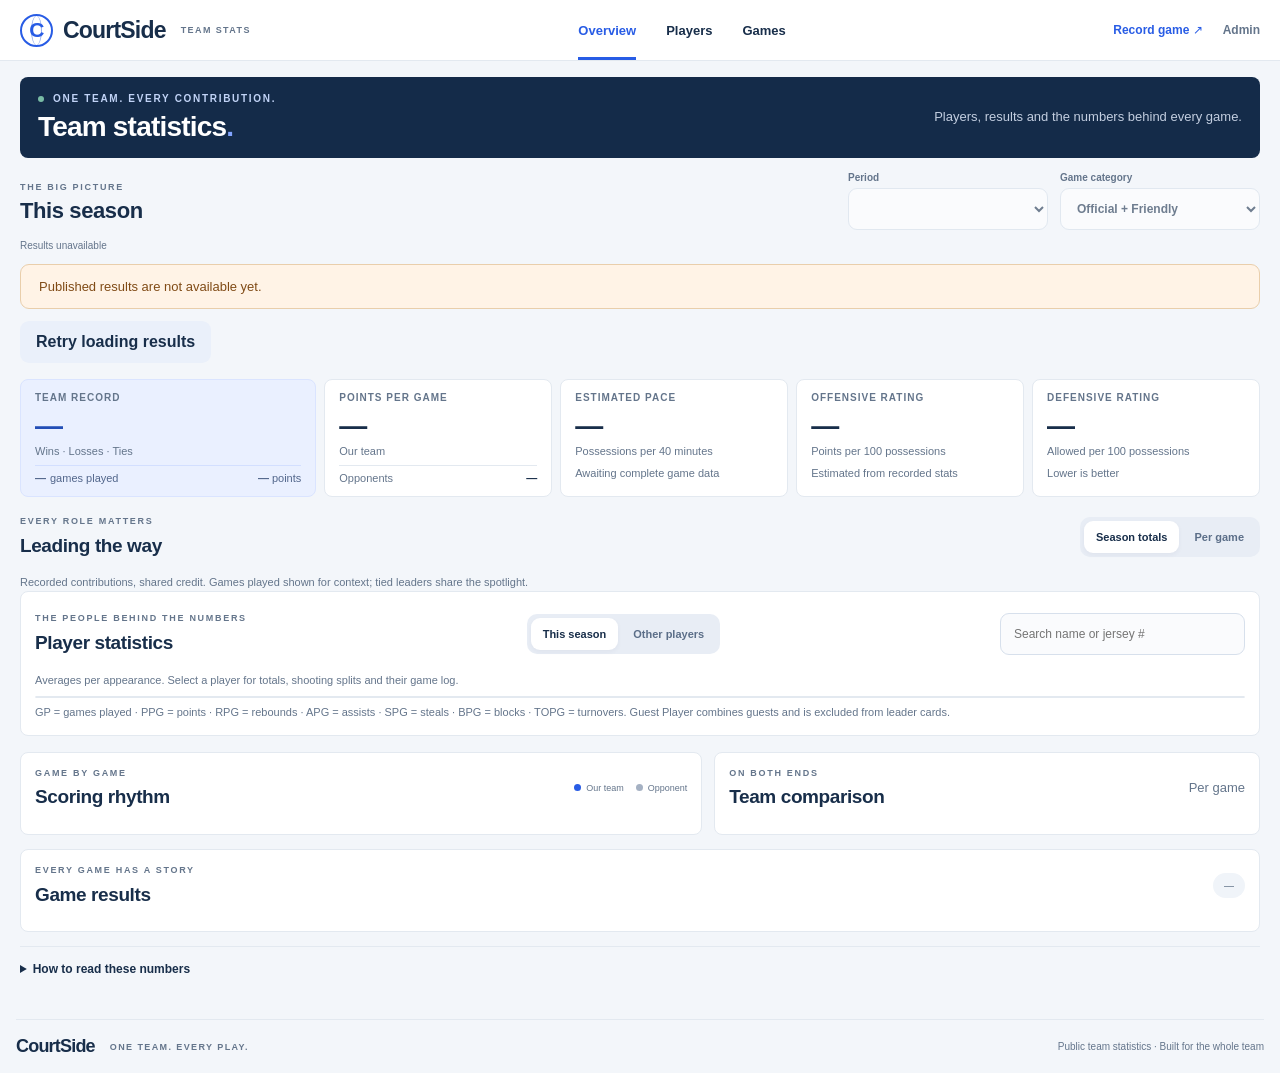
==== commit 7c11bf91: "fix: compact public dashboard layout for issue 6" ====
--- a/site/index.html
+++ b/site/index.html
@@ -5,7 +5,7 @@
 <a class="skip-link" href="#main">Skip to statistics</a>
 <header class="site-header"><div class="header-inner"><a class="brand" href="index.html" aria-label="CourtSide home"><span class="brand-mark" aria-hidden="true">C<span></span></span>CourtSide<span class="brand-label">TEAM STATS</span></a><nav aria-label="Main navigation"><a class="nav-active" href="#overview">Overview</a><a href="#players">Players</a><a href="#games">Games</a></nav><div class="staff-links"><a href="Front.html">Record game <span aria-hidden="true">↗</span></a><a class="admin-link" href="admin.html">Admin</a></div></div></header>
 <main id="main">
-<section class="hero" id="overview"><div><p class="eyebrow"><span class="live-dot"></span> ONE TEAM. EVERY CONTRIBUTION.</p><h1>More than<br>the final score<span>.</span></h1><p class="hero-copy">The shots. The stops. The second chances.<br>Follow the people and plays behind our team.</p></div><div class="hero-court" aria-hidden="true"><div class="court-center"></div><div class="court-key"></div><div class="court-hoop"></div><span>OUR GAME.<br>OUR NUMBERS.</span><small>COURTSIDE / BASKETBALL</small></div></section>
+<section class="hero" id="overview"><div><p class="eyebrow"><span class="live-dot"></span> ONE TEAM. EVERY CONTRIBUTION.</p><h1>Team statistics<span>.</span></h1></div><p class="hero-copy">Players, results and the numbers behind every game.</p></section>
 <section class="filter-bar" aria-label="Statistics filters"><div class="filter-title"><span class="eyebrow">THE BIG PICTURE</span><h2 id="period-title">This season</h2></div><div class="filter-controls"><label>Period<select id="period-select" disabled></select></label><label>Game category<select id="category-select" disabled><option value="all">Official + Friendly</option><option value="official">Official only</option><option value="friendly">Friendly only</option></select></label></div></section>
 <div class="publication"><span id="published">Loading published results…</span><span id="filter-note"></span></div>
 <div id="load-status" role="status" aria-live="polite"></div><button id="retry-load" class="secondary" hidden>Retry loading results</button>
@@ -17,8 +17,8 @@
 <article class="summary-card"><span class="metric-label">DEFENSIVE RATING</span><strong id="def-rating">—</strong><span>Allowed per 100 possessions</span><small>Lower is better</small></article>
 </section>
 <section class="leaders-section" aria-labelledby="leaders-heading"><div class="section-heading"><div><p class="eyebrow">EVERY ROLE MATTERS</p><h2 id="leaders-heading">Leading the way</h2></div><div class="segmented" role="group" aria-label="Leaderboard ranking"><button id="leader-total" aria-pressed="true">Season totals</button><button id="leader-average" aria-pressed="false">Per game</button></div></div><div id="leader-grid" class="leader-grid"></div><p class="section-note">Recorded contributions, shared credit. Games played shown for context; tied leaders share the spotlight.</p></section>
+<section id="players" class="panel"><div class="section-heading"><div><p class="eyebrow">THE PEOPLE BEHIND THE NUMBERS</p><h2>Player statistics</h2></div><div class="segmented player-groups" role="group" aria-label="Player groups"><button id="players-appeared" aria-pressed="true">This season</button><button id="players-other" aria-pressed="false">Other players</button></div><label class="search-label"><span class="sr-only">Search player name or jersey number</span><input type="search" id="player-search" placeholder="Search name or jersey #" autocomplete="off"></label></div><p id="player-group-note" class="section-note" aria-live="polite"></p><p class="section-note">Averages per appearance. Select a player for totals, shooting splits and their game log.</p><div class="table-wrap" id="player-table" tabindex="0" role="region" aria-label="Player statistics, scroll for more columns"></div><p class="section-note">GP = games played · PPG = points · RPG = rebounds · APG = assists · SPG = steals · BPG = blocks · TOPG = turnovers. Guest Player combines guests and is excluded from leader cards.</p></section>
 <div class="analysis-grid"><section class="panel"><div class="section-heading"><div><p class="eyebrow">GAME BY GAME</p><h2>Scoring rhythm</h2></div><div class="chart-legend"><span>Our team</span><span>Opponent</span></div></div><div id="scoring-chart" class="scoring-chart"></div></section><section class="panel"><div class="section-heading"><div><p class="eyebrow">ON BOTH ENDS</p><h2>Team comparison</h2></div><span class="muted">Per game</span></div><div id="team-comparison"></div></section></div>
-<section id="players" class="panel"><div class="section-heading"><div><p class="eyebrow">THE PEOPLE BEHIND THE NUMBERS</p><h2>Player statistics</h2></div><label class="search-label"><span class="sr-only">Search player name or jersey number</span><input type="search" id="player-search" placeholder="Search name or jersey #" autocomplete="off"></label></div><div class="segmented player-groups" role="group" aria-label="Player groups"><button id="players-appeared" aria-pressed="true">This season</button><button id="players-other" aria-pressed="false">Other players</button></div><p id="player-group-note" class="section-note" aria-live="polite"></p><p class="section-note">Averages per appearance. Select a player for totals, shooting splits and their game log.</p><div class="table-wrap" id="player-table" tabindex="0" role="region" aria-label="Player statistics, scroll for more columns"></div><p class="section-note">GP = games played · PPG = points · RPG = rebounds · APG = assists · SPG = steals · BPG = blocks · TOPG = turnovers. Guest Player combines guests and is excluded from leader cards.</p></section>
 <section id="games" class="panel"><div class="section-heading"><div><p class="eyebrow">EVERY GAME HAS A STORY</p><h2>Game results</h2></div><span class="count-badge" id="results-count">—</span></div><div id="game-list" class="game-list"></div></section>
 <details class="metric-guide"><summary>How to read these numbers</summary><div><p>Basic totals and averages use the selected games. Shooting percentages use total makes and attempts, not an average of game percentages. An em dash means unavailable or no attempts.</p><p>Estimated possessions = the average of each team’s (field-goal attempts − offensive rebounds + turnovers + 0.44 × free-throw attempts). Pace adjusts that estimate to 40 minutes, including overtime in game duration. Offensive and defensive ratings show points scored and allowed per 100 estimated possessions.</p><p>These estimates require confirmation that both teams’ full stats were recorded; pace also needs recorded game duration. Eligible game counts appear on the cards. eFG% accounts for the extra value of threes; TS% also includes free throws. Neither measures overall defensive impact.</p><p>Spring: March–July. Fall: August–February, labeled by the starting year. Calendar-year views run January–December. Unclassified historical games appear only with both categories selected.</p><p>Definitions: <a href="https://www.basketball-reference.com/about/glossary.html" target="_blank" rel="noopener noreferrer">Basketball Reference glossary</a> and <a href="https://www.basketball-reference.com/about/factors.html" target="_blank" rel="noopener noreferrer">Four Factors</a>. CourtSide uses the displayed simple possession estimate and a 40-minute pace.</p></div></details>
 </main>
--- a/site/dashboard.css
+++ b/site/dashboard.css
@@ -15,3 +15,105 @@
 #player-games th:first-child,#player-games td:first-child{min-width:210px;max-width:320px}
 
 .player-groups{display:flex;flex-wrap:wrap;width:fit-content;max-width:100%;margin:12px 0}.player-groups button{white-space:normal}#game-comparison table{min-width:0;table-layout:fixed;width:100%}#game-comparison th,#game-comparison td{white-space:normal;overflow-wrap:anywhere}#game-comparison th:first-child{width:40%}
+
+/* Compact statistics layout: retain CourtSide colors and readable data at every size. */
+:root{--radius:8px}
+h2{font-size:20px;letter-spacing:-.4px}
+h3{font-size:16px;margin:16px 0 8px}
+.header-inner{max-width:1440px;padding:0 20px;min-height:60px}
+main{max-width:1440px;padding:16px 20px}
+.hero{min-height:0;border-radius:8px;padding:14px 18px;gap:16px}
+.hero h1{font-size:28px;line-height:1.2;letter-spacing:-.8px;margin:4px 0 0}
+.hero-copy{font-size:13px}
+.filter-bar{margin-top:14px;gap:16px}
+.filter-title h2{font-size:22px;margin-top:2px}
+.publication{margin:8px 0 10px}
+.summary-grid{gap:8px}
+.summary-card{padding:12px 14px}
+.summary-card>strong{font-size:28px;margin:6px 0 3px;letter-spacing:-.8px}
+.summary-card>small{margin-top:8px}
+.summary-card>small,.summary-card>span:not(.metric-label),.leader-card small,.profile-metric small,.profile-metric span{font-size:11px}
+.metric-label,.summary-card>.metric-label{font-size:10px}
+.record-footer,.small-comparison{margin-top:8px;padding-top:6px;font-size:11px}
+.section-heading{margin-bottom:10px;gap:12px}
+.section-heading h2,.panel h2{font-size:19px}
+.leaders-section{margin-top:18px}
+.leader-grid{gap:8px}
+.leader-card{padding:10px 12px}
+.leader-value{font-size:25px;margin:6px 0 2px}
+.section-note{line-height:1.5;margin-top:6px}
+.analysis-grid{gap:12px;margin-top:16px;align-items:start}
+.panel{padding:14px;margin-bottom:14px}
+.scoring-chart{min-height:0}
+.scoring-chart svg{max-height:190px}
+.comparison-head{padding-bottom:6px}
+.comparison-row{padding:6px 0}
+.table-wrap{margin-top:8px;border-radius:6px}
+th{font-size:10px;padding:7px 10px}
+td{padding:5px 10px}
+tbody tr:nth-child(even) td{background:#f8fafc}
+tbody tr:hover td{background:#edf3ff}
+.jersey{margin-right:6px}
+.game-list{gap:8px}
+.game-card{padding:9px 12px;gap:10px;border-radius:6px}
+.game-card h3{margin:3px 0;font-size:12px}
+.game-meta{font-size:11px}
+.category-tag{font-size:10px}
+.empty-state{padding:20px 14px}
+.metric-guide{padding:12px 0}
+footer{padding:16px 0;gap:12px}
+dialog{padding:16px;border-radius:10px}
+.dialog-heading{margin-bottom:8px}
+.dialog-heading .eyebrow{margin-bottom:3px}
+.profile-filters{margin-top:10px}
+.profile-metrics{gap:8px;margin:12px 0}
+.profile-metric{padding:9px 10px;border-radius:6px}
+.profile-metric strong{margin-top:4px}
+.game-score{padding:12px;border-radius:8px;margin-top:10px}
+.game-score strong{font-size:28px}
+.player-groups{margin:8px 0}
+@media(max-width:1150px){
+ .record-card>strong{font-size:32px}
+}
+@media(max-width:800px){
+ .header-inner{padding:10px 16px 0;gap:8px}
+ .hero{padding:12px 14px;flex-wrap:wrap;gap:6px}
+ .hero h1{font-size:26px}
+ .analysis-grid{margin-bottom:14px}
+}
+@media(max-width:540px){
+ main{padding:12px}
+ .header-inner{padding:8px 12px 0}
+ .hero{padding:12px}
+ .hero h1{font-size:25px;letter-spacing:-.6px}
+ .hero-copy{font-size:12px;line-height:1.5}
+ .filter-bar{margin-top:12px}
+ .filter-title h2{font-size:21px}
+ .filter-controls{margin-top:8px;gap:8px}
+ .summary-card{padding:10px 12px;border-radius:6px}
+ .summary-card>strong{font-size:26px}
+ .record-card>strong{font-size:30px;margin:0}
+ .record-card>span:not(.metric-label){font-size:11px;margin-top:4px}
+ .record-footer{margin-top:6px}
+ .summary-card>small{margin-top:6px}
+ .leaders-section{margin-top:16px}
+ .segmented{margin-top:8px}
+ .leader-card{padding:10px}
+ .leader-value{font-size:25px;margin:5px 0 2px}
+ .panel{padding:12px}
+ .profile-metric{padding:8px}
+ dialog{padding:12px;width:calc(100% - 16px);border-radius:8px}
+ .game-score{gap:10px}
+ th,td{padding:6px 9px}
+ .segmented button,.player-link,.sort-button,.game-card button,.metric-guide summary,.more-metrics summary{min-height:44px}
+ .header-inner nav a,.staff-links a{min-height:44px;display:flex;align-items:center}
+ .close-button{min-height:44px;width:44px}
+}
+
+.leader-card{display:grid;grid-template-columns:minmax(0,1fr) auto;column-gap:8px;align-content:start}
+.leader-top{grid-column:1;flex-wrap:wrap}
+.leader-value{grid-column:2;grid-row:1;margin:0;align-self:center}
+.leader-card .player-link{grid-column:1/-1}
+.leader-card small{grid-column:1/-1;margin:0;align-self:center}
+.leader-card small:last-child:nth-child(odd){grid-column:1/-1;margin-top:3px}
+#players>.section-heading{flex-wrap:wrap}
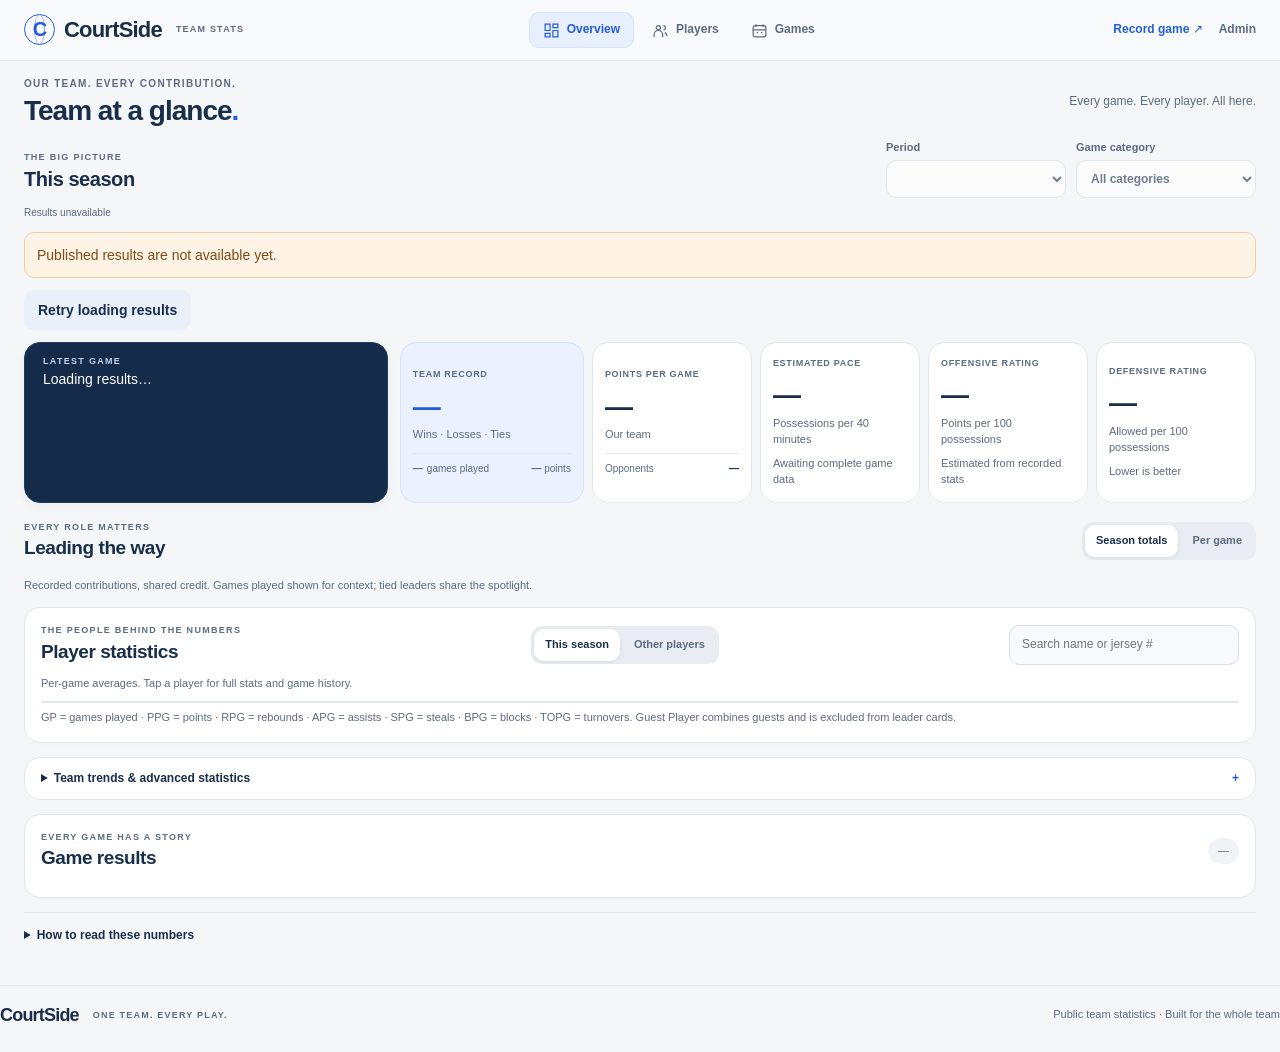
==== commit 077d7fb5: "Polish dashboard and recorder with compact light UI" ====
--- a/site/index.html
+++ b/site/index.html
@@ -1,28 +1,28 @@
 <!doctype html>
 <html lang="en">
-<head><meta charset="utf-8"><meta name="viewport" content="width=device-width,initial-scale=1"><meta name="theme-color" content="#142b49"><meta name="description" content="Follow our team's season: player leaders, game results, and the numbers behind every contribution."><title>CourtSide · Our team, every contribution</title><link rel="stylesheet" href="dashboard.css"><script defer src="analytics.js"></script><script defer src="public.js"></script></head>
-<body>
+<head><meta charset="utf-8"><meta name="viewport" content="width=device-width,initial-scale=1,viewport-fit=cover"><meta name="theme-color" content="#f5f6f8"><meta name="description" content="Follow our team's season: player leaders, game results, and the numbers behind every contribution."><title>CourtSide · Our team, every contribution</title><link rel="stylesheet" href="dashboard.css"><script defer src="analytics.js"></script><script defer src="public.js"></script></head>
+<body data-view="overview">
 <a class="skip-link" href="#main">Skip to statistics</a>
-<header class="site-header"><div class="header-inner"><a class="brand" href="index.html" aria-label="CourtSide home"><span class="brand-mark" aria-hidden="true">C<span></span></span>CourtSide<span class="brand-label">TEAM STATS</span></a><nav aria-label="Main navigation"><a class="nav-active" href="#overview">Overview</a><a href="#players">Players</a><a href="#games">Games</a></nav><div class="staff-links"><a href="Front.html">Record game <span aria-hidden="true">↗</span></a><a class="admin-link" href="admin.html">Admin</a></div></div></header>
+<header class="site-header"><div class="header-inner"><a class="brand" href="index.html" aria-label="CourtSide home"><span class="brand-mark" aria-hidden="true">C<span></span></span>CourtSide<span class="brand-label">TEAM STATS</span></a><nav class="main-nav" aria-label="Dashboard views"><a class="nav-active" href="#overview" aria-current="page"><svg viewBox="0 0 24 24" fill="none" stroke="currentColor" stroke-width="1.7" aria-hidden="true"><path d="M3 12h7V3H3zM14 21h7V12h-7zM3 21h7v-5H3zM14 8h7V3h-7z"/></svg>Overview</a><a href="#players"><svg viewBox="0 0 24 24" fill="none" stroke="currentColor" stroke-width="1.7" aria-hidden="true"><circle cx="9" cy="8" r="3"/><path d="M3 21v-3a6 6 0 0 1 12 0v3M16 5a3 3 0 0 1 0 6M18 15a5 5 0 0 1 3 5"/></svg>Players</a><a href="#games"><svg viewBox="0 0 24 24" fill="none" stroke="currentColor" stroke-width="1.7" aria-hidden="true"><rect x="3" y="5" width="18" height="16" rx="3"/><path d="M7 3v4M17 3v4M3 11h18M8 15h2M14 15h2"/></svg>Games</a></nav><div class="staff-links"><a href="Front.html">Record game <span aria-hidden="true">↗</span></a><a class="admin-link" href="admin.html">Admin</a></div></div></header>
 <main id="main">
-<section class="hero" id="overview"><div><p class="eyebrow"><span class="live-dot"></span> ONE TEAM. EVERY CONTRIBUTION.</p><h1>Team statistics<span>.</span></h1></div><p class="hero-copy">Players, results and the numbers behind every game.</p></section>
-<section class="filter-bar" aria-label="Statistics filters"><div class="filter-title"><span class="eyebrow">THE BIG PICTURE</span><h2 id="period-title">This season</h2></div><div class="filter-controls"><label>Period<select id="period-select" disabled></select></label><label>Game category<select id="category-select" disabled><option value="all">Official + Friendly</option><option value="official">Official only</option><option value="friendly">Friendly only</option></select></label></div></section>
+<section class="hero" id="overview"><div><p class="eyebrow">OUR TEAM. EVERY CONTRIBUTION.</p><h1>Team at a glance<span>.</span></h1></div><p class="hero-copy">Every game. Every player. All here.</p></section>
+<section class="filter-bar" aria-label="Statistics filters"><div class="filter-title"><span class="eyebrow">THE BIG PICTURE</span><h2 id="period-title">This season</h2></div><div class="filter-controls"><label>Period<select id="period-select" disabled></select></label><label>Game category<select id="category-select" disabled><option value="all">All categories</option><option value="official">Official</option><option value="friendly">Friendly</option></select></label></div></section>
 <div class="publication"><span id="published">Loading published results…</span><span id="filter-note"></span></div>
 <div id="load-status" role="status" aria-live="polite"></div><button id="retry-load" class="secondary" hidden>Retry loading results</button>
-<section class="summary-grid" aria-label="Team summary">
+<div class="overview-top" data-view="overview"><section id="latest-game" class="latest-game" aria-label="Latest game"><p class="eyebrow">LATEST GAME</p><p>Loading results&hellip;</p></section><div class="summary-area"><section id="team-summary" class="summary-grid" aria-label="Team summary">
 <article class="summary-card record-card"><span class="metric-label">TEAM RECORD</span><strong id="record">—</strong><span>Wins · Losses · Ties</span><div class="record-footer"><b id="game-count">—</b> games played <span><b id="points">—</b> points</span></div></article>
 <article class="summary-card"><span class="metric-label">POINTS PER GAME</span><strong id="ppg">—</strong><span>Our team</span><div class="small-comparison">Opponents <b id="oppg">—</b></div></article>
-<article class="summary-card"><span class="metric-label">ESTIMATED PACE</span><strong id="pace">—</strong><span>Possessions per 40 minutes</span><small id="pace-coverage">Awaiting complete game data</small></article>
-<article class="summary-card"><span class="metric-label">OFFENSIVE RATING</span><strong id="off-rating">—</strong><span>Points per 100 possessions</span><small id="rating-coverage">Estimated from recorded stats</small></article>
-<article class="summary-card"><span class="metric-label">DEFENSIVE RATING</span><strong id="def-rating">—</strong><span>Allowed per 100 possessions</span><small>Lower is better</small></article>
-</section>
-<section class="leaders-section" aria-labelledby="leaders-heading"><div class="section-heading"><div><p class="eyebrow">EVERY ROLE MATTERS</p><h2 id="leaders-heading">Leading the way</h2></div><div class="segmented" role="group" aria-label="Leaderboard ranking"><button id="leader-total" aria-pressed="true">Season totals</button><button id="leader-average" aria-pressed="false">Per game</button></div></div><div id="leader-grid" class="leader-grid"></div><p class="section-note">Recorded contributions, shared credit. Games played shown for context; tied leaders share the spotlight.</p></section>
-<section id="players" class="panel"><div class="section-heading"><div><p class="eyebrow">THE PEOPLE BEHIND THE NUMBERS</p><h2>Player statistics</h2></div><div class="segmented player-groups" role="group" aria-label="Player groups"><button id="players-appeared" aria-pressed="true">This season</button><button id="players-other" aria-pressed="false">Other players</button></div><label class="search-label"><span class="sr-only">Search player name or jersey number</span><input type="search" id="player-search" placeholder="Search name or jersey #" autocomplete="off"></label></div><p id="player-group-note" class="section-note" aria-live="polite"></p><p class="section-note">Averages per appearance. Select a player for totals, shooting splits and their game log.</p><div class="table-wrap" id="player-table" tabindex="0" role="region" aria-label="Player statistics, scroll for more columns"></div><p class="section-note">GP = games played · PPG = points · RPG = rebounds · APG = assists · SPG = steals · BPG = blocks · TOPG = turnovers. Guest Player combines guests and is excluded from leader cards.</p></section>
-<div class="analysis-grid"><section class="panel"><div class="section-heading"><div><p class="eyebrow">GAME BY GAME</p><h2>Scoring rhythm</h2></div><div class="chart-legend"><span>Our team</span><span>Opponent</span></div></div><div id="scoring-chart" class="scoring-chart"></div></section><section class="panel"><div class="section-heading"><div><p class="eyebrow">ON BOTH ENDS</p><h2>Team comparison</h2></div><span class="muted">Per game</span></div><div id="team-comparison"></div></section></div>
-<section id="games" class="panel"><div class="section-heading"><div><p class="eyebrow">EVERY GAME HAS A STORY</p><h2>Game results</h2></div><span class="count-badge" id="results-count">—</span></div><div id="game-list" class="game-list"></div></section>
-<details class="metric-guide"><summary>How to read these numbers</summary><div><p>Basic totals and averages use the selected games. Shooting percentages use total makes and attempts, not an average of game percentages. An em dash means unavailable or no attempts.</p><p>Estimated possessions = the average of each team’s (field-goal attempts − offensive rebounds + turnovers + 0.44 × free-throw attempts). Pace adjusts that estimate to 40 minutes, including overtime in game duration. Offensive and defensive ratings show points scored and allowed per 100 estimated possessions.</p><p>These estimates require confirmation that both teams’ full stats were recorded; pace also needs recorded game duration. Eligible game counts appear on the cards. eFG% accounts for the extra value of threes; TS% also includes free throws. Neither measures overall defensive impact.</p><p>Spring: March–July. Fall: August–February, labeled by the starting year. Calendar-year views run January–December. Unclassified historical games appear only with both categories selected.</p><p>Definitions: <a href="https://www.basketball-reference.com/about/glossary.html" target="_blank" rel="noopener noreferrer">Basketball Reference glossary</a> and <a href="https://www.basketball-reference.com/about/factors.html" target="_blank" rel="noopener noreferrer">Four Factors</a>. CourtSide uses the displayed simple possession estimate and a 40-minute pace.</p></div></details>
+<article class="summary-card advanced-card"><span class="metric-label">ESTIMATED PACE</span><strong id="pace">—</strong><span>Possessions per 40 minutes</span><small id="pace-coverage">Awaiting complete game data</small></article>
+<article class="summary-card advanced-card"><span class="metric-label">OFFENSIVE RATING</span><strong id="off-rating">—</strong><span>Points per 100 possessions</span><small id="rating-coverage">Estimated from recorded stats</small></article>
+<article class="summary-card advanced-card"><span class="metric-label">DEFENSIVE RATING</span><strong id="def-rating">—</strong><span>Allowed per 100 possessions</span><small>Lower is better</small></article>
+</section><button id="summary-toggle" class="summary-toggle" aria-expanded="false" aria-controls="team-summary">More team metrics <span aria-hidden="true">+</span></button></div></div>
+<section data-view="overview" class="leaders-section" aria-labelledby="leaders-heading"><div class="section-heading"><div><p class="eyebrow">EVERY ROLE MATTERS</p><h2 id="leaders-heading">Leading the way</h2></div><div class="segmented" role="group" aria-label="Leaderboard ranking"><button id="leader-total" aria-pressed="true">Season totals</button><button id="leader-average" aria-pressed="false">Per game</button></div></div><div id="leader-grid" class="leader-grid"></div><p class="section-note">Recorded contributions, shared credit. Games played shown for context; tied leaders share the spotlight.</p></section>
+<section id="players" class="panel" data-view="players"><div class="section-heading"><div><p class="eyebrow">THE PEOPLE BEHIND THE NUMBERS</p><h2>Player statistics</h2></div><div class="segmented player-groups" role="group" aria-label="Player groups"><button id="players-appeared" aria-pressed="true">This season</button><button id="players-other" aria-pressed="false">Other players</button></div><label class="search-label"><span class="sr-only">Search player name or jersey number</span><input type="search" id="player-search" placeholder="Search name or jersey #" autocomplete="off" enterkeyhint="search"></label></div><p id="player-group-note" class="section-note" aria-live="polite"></p><p class="section-note">Per-game averages. Tap a player for full stats and game history.</p><div class="table-wrap" id="player-table" tabindex="0" role="region" aria-label="Player statistics, scroll for more columns"></div><p class="section-note stat-glossary">GP = games played · PPG = points · RPG = rebounds · APG = assists · SPG = steals · BPG = blocks · TOPG = turnovers. Guest Player combines guests and is excluded from leader cards.</p></section>
+<details class="analysis-disclosure" data-view="overview"><summary>Team trends &amp; advanced statistics <span aria-hidden="true">+</span></summary><div class="analysis-grid"><section class="panel"><div class="section-heading"><div><p class="eyebrow">GAME BY GAME</p><h2>Scoring rhythm</h2></div><div class="chart-legend"><span>Our team</span><span>Opponent</span></div></div><div id="scoring-chart" class="scoring-chart"></div></section><section class="panel"><div class="section-heading"><div><p class="eyebrow">ON BOTH ENDS</p><h2>Team comparison</h2></div><span class="muted">Per game</span></div><div id="team-comparison"></div></section></div></details>
+<section id="games" class="panel" data-view="games"><div class="section-heading"><div><p class="eyebrow">EVERY GAME HAS A STORY</p><h2>Game results</h2></div><span class="count-badge" id="results-count">—</span></div><div id="game-list" class="game-list"></div></section>
+<details class="metric-guide" data-view="overview"><summary>How to read these numbers</summary><div><p>Basic totals and averages use the selected games. Shooting percentages use total makes and attempts, not an average of game percentages. An em dash means unavailable or no attempts.</p><p>Estimated possessions = the average of each team’s (field-goal attempts − offensive rebounds + turnovers + 0.44 × free-throw attempts). Pace adjusts that estimate to 40 minutes, including overtime in game duration. Offensive and defensive ratings show points scored and allowed per 100 estimated possessions.</p><p>These estimates require confirmation that both teams’ full stats were recorded; pace also needs recorded game duration. Eligible game counts appear on the cards. eFG% accounts for the extra value of threes; TS% also includes free throws. Neither measures overall defensive impact.</p><p>Spring: March–July. Fall: August–February, labeled by the starting year. Calendar-year views run January–December. Unclassified historical games appear only with both categories selected.</p><p>Definitions: <a href="https://www.basketball-reference.com/about/glossary.html" target="_blank" rel="noopener noreferrer">Basketball Reference glossary</a> and <a href="https://www.basketball-reference.com/about/factors.html" target="_blank" rel="noopener noreferrer">Four Factors</a>. CourtSide uses the displayed simple possession estimate and a 40-minute pace.</p></div></details>
 </main>
 <footer><a class="brand" href="#overview">CourtSide<span class="brand-label">ONE TEAM. EVERY PLAY.</span></a><span>Public team statistics · Built for the whole team</span></footer>
-<dialog id="player-dialog" aria-labelledby="player-title"><div class="dialog-heading"><div><p class="eyebrow">PLAYER PROFILE</p><h2 id="player-title"></h2></div><button id="player-close" class="close-button" aria-label="Close player profile">✕</button></div><p id="player-note" class="muted"></p><div class="filter-controls profile-filters"><label>Player period<select id="profile-period"></select></label><label>Game category<select id="profile-category"><option value="all">Official + Friendly</option><option value="official">Official only</option><option value="friendly">Friendly only</option></select></label></div><div id="player-summary" class="profile-metrics"></div><div id="player-totals"></div><h3>Game log</h3><div id="player-games" class="table-wrap" tabindex="0" role="region" aria-label="Player game log"></div></dialog>
+<dialog id="player-dialog" aria-labelledby="player-title"><div class="dialog-heading"><div><p class="eyebrow">PLAYER PROFILE</p><h2 id="player-title"></h2></div><button id="player-close" class="close-button" aria-label="Close player profile">✕</button></div><p id="player-note" class="muted"></p><div class="filter-controls profile-filters"><label>Player period<select id="profile-period"></select></label><label>Game category<select id="profile-category"><option value="all">All categories</option><option value="official">Official</option><option value="friendly">Friendly</option></select></label></div><div id="player-summary" class="profile-metrics"></div><div id="player-totals"></div><h3>Game log</h3><div id="player-games" class="table-wrap" tabindex="0" role="region" aria-label="Player game log"></div></dialog>
 <dialog id="box-dialog" aria-labelledby="box-title"><div class="dialog-heading"><div><p class="eyebrow">GAME OVERVIEW</p><h2 id="box-title"></h2></div><button id="box-close" class="close-button" aria-label="Close game report">✕</button></div><p id="box-note" class="muted"></p><div id="game-score" class="game-score"></div><div id="game-metrics" class="profile-metrics"></div><h3>Team comparison</h3><div id="game-comparison" class="table-wrap" tabindex="0" role="region" aria-label="Team comparison"></div><h3>Our team · Box score</h3><p class="section-note">* Partial recorded minutes · — Unavailable · DNP = did not play</p><div id="box-table" class="table-wrap" tabindex="0" role="region" aria-label="Game box score"></div></dialog>
 </body></html>
--- a/site/dashboard.css
+++ b/site/dashboard.css
@@ -1,119 +1,277 @@
 @charset "UTF-8";
-:root{--navy:#142b49;--ink:#182e4a;--muted:#64758b;--blue:#285ce5;--light:#f3f6fa;--line:#e3e9f0;--green:#21705a;--radius:16px;font-family:Inter,"Segoe UI",Arial,sans-serif;color:var(--ink);background:var(--light);font-synthesis:none}
-*{box-sizing:border-box}html{scroll-behavior:smooth;scroll-padding-top:90px}body{margin:0}a{color:inherit;text-decoration:none}button,input,select{font:inherit}button,a,input,select,summary{-webkit-tap-highlight-color:transparent}button{cursor:pointer}button:disabled,select:disabled{cursor:wait;opacity:.6}button:focus-visible,a:focus-visible,input:focus-visible,select:focus-visible,summary:focus-visible,[tabindex]:focus-visible{outline:3px solid #6996ff;outline-offset:4px}h1,h2,h3,p{margin:0}h2{font-size:24px;letter-spacing:-.7px;line-height:1.3}h3{font-size:18px;margin:24px 0 12px}button{min-height:42px;border:0;border-radius:9px;background:var(--blue);color:white;padding:10px 16px;font-weight:600}button:hover{filter:brightness(.95)}[hidden]{display:none!important}.muted{color:var(--muted);font-size:13px;line-height:1.6}.eyebrow{font-size:10px;letter-spacing:1.7px;font-weight:750;line-height:1.5}.sr-only{position:absolute;width:1px;height:1px;margin:-1px;overflow:hidden;clip:rect(0,0,0,0)}.skip-link{position:fixed;top:-80px;left:12px;padding:12px;background:white;z-index:20}.skip-link:focus{top:12px}
-.site-header{background:white;border-bottom:1px solid var(--line)}.header-inner{max-width:1320px;margin:auto;padding:0 36px;min-height:82px;display:flex;align-items:center;justify-content:space-between;gap:24px}.brand{display:inline-flex;gap:10px;align-items:center;font-weight:800;font-size:23px;letter-spacing:-.8px}.brand-mark{height:33px;width:33px;border:2px solid var(--blue);border-radius:50%;font-size:21px;color:var(--blue);display:grid;place-items:center;position:relative}.brand-mark span{position:absolute;height:100%;width:11px;border-left:1px solid var(--blue);border-right:1px solid var(--blue);border-radius:50%;opacity:.5}.brand-label{font-size:9px;letter-spacing:1.4px;color:var(--muted);margin-left:5px;font-weight:650}.header-inner nav{display:flex;align-self:stretch;gap:30px;font-size:13px;font-weight:600}.header-inner nav a{display:flex;align-items:center;border-bottom:3px solid transparent;padding:3px 0 0}.header-inner nav a:hover,.header-inner nav .nav-active{color:var(--blue);border-bottom-color:var(--blue)}.staff-links{display:flex;gap:20px;font-size:12px;font-weight:650}.staff-links>a:first-child{color:var(--blue)}.admin-link{color:var(--muted)}main{max-width:1320px;margin:auto;padding:36px}.hero{position:relative;isolation:isolate;overflow:hidden;background:var(--navy);border-radius:20px;color:white;padding:38px 46px;min-height:285px;display:flex;justify-content:space-between;align-items:center}.hero .eyebrow{color:#c1d3f6;display:flex;align-items:center;gap:9px}.live-dot{width:6px;height:6px;border-radius:50%;background:#79bca5}.hero h1{font-size:48px;line-height:1.05;font-weight:750;letter-spacing:-2px;margin:16px 0}.hero h1>span{color:#82a4ff}.hero-copy{font-size:13px;line-height:1.7;color:#c3cee0}.hero-court{position:absolute;z-index:-1;right:-60px;top:-115px;width:620px;height:480px;border:1px solid #6d88b03d;transform:rotate(-16deg);border-radius:40% 0 0 40%;background:linear-gradient(110deg,transparent,#2f507650)}.court-center{position:absolute;inset:42px;border:1px solid #7397c53d;border-radius:42% 0 0 42%}.court-key{position:absolute;right:0;top:142px;width:245px;height:168px;border:1px solid #7397c550}.court-key:before{content:"";position:absolute;left:-79px;top:1px;width:160px;height:160px;border:1px solid #7397c550;border-radius:50%}.court-hoop{position:absolute;right:85px;top:205px;width:42px;height:42px;border:2px solid #7397c550;border-radius:50%}.hero-court>span{position:absolute;transform:rotate(16deg);left:70px;bottom:140px;font-size:39px;font-weight:800;letter-spacing:-1.5px;line-height:1.08;color:#ffffff20}.hero-court>small{position:absolute;transform:rotate(16deg);left:65px;bottom:100px;letter-spacing:3px;font-size:9px;color:#9bb5da80}
-.filter-bar{display:flex;align-items:center;justify-content:space-between;gap:20px;margin-top:32px}.filter-title .eyebrow{color:var(--muted);font-size:9px}.filter-title h2{margin-top:4px;font-size:28px}.filter-controls{display:flex;gap:12px}.filter-controls label{display:grid;gap:5px;color:var(--muted);font-weight:600;font-size:10px}.filter-controls select{min-width:200px;background:white;border:1px solid #d6dfeb;border-radius:9px;color:var(--ink);padding:10px 34px 10px 12px;min-height:42px;font-size:12px}.publication{display:flex;justify-content:space-between;gap:12px;color:var(--muted);font-size:10px;margin:14px 0 20px;line-height:1.6}#load-status:not(:empty){padding:14px 18px;background:#fff3e6;color:#804b16;border:1px solid #e9ceab;border-radius:9px;margin-bottom:12px;font-size:13px}#retry-load{margin-bottom:16px}.summary-grid{display:grid;grid-template-columns:1.3fr repeat(4,1fr);gap:14px}.summary-card{background:white;border:1px solid var(--line);border-radius:var(--radius);padding:23px 20px;min-width:0;display:flex;flex-direction:column}.metric-label{font-size:9px;font-weight:750;letter-spacing:1px;color:var(--muted)}.summary-card>strong{font-size:36px;line-height:1.2;letter-spacing:-1.6px;font-weight:750;margin:13px 0 6px;font-variant-numeric:tabular-nums}.summary-card>span:not(.metric-label){font-size:10px;color:var(--muted)}.summary-card>small{font-size:9px;line-height:1.5;color:var(--muted);margin-top:16px}.record-card{background:#eaf0ff;border-color:#dae4ff}.record-card>strong{color:#234eb6}.record-footer{margin-top:17px;border-top:1px solid #d3dfff;padding-top:12px;font-size:9px;color:#52668b;display:flex;gap:4px;flex-wrap:wrap}.record-footer>span{margin-left:auto}.small-comparison{display:flex;justify-content:space-between;margin-top:16px;padding-top:12px;border-top:1px solid var(--line);font-size:10px;color:var(--muted)}.small-comparison b{color:var(--ink)}
-.section-heading{display:flex;justify-content:space-between;align-items:center;gap:16px;margin-bottom:20px}.section-heading .eyebrow{color:var(--muted);font-size:9px;margin-bottom:5px}.leaders-section{margin-top:34px}.segmented{display:inline-flex;gap:3px;padding:4px;background:#e8edf5;border-radius:10px;flex-shrink:0}.segmented button{background:transparent;color:#5b6e88;font-size:11px;min-height:32px;padding:7px 12px;font-weight:650}.segmented button[aria-pressed=true]{background:white;color:var(--ink);box-shadow:0 2px 5px #2235510c}.leader-grid{display:grid;grid-template-columns:repeat(6,minmax(0,1fr));gap:12px}.leader-card{border:1px solid var(--line);border-radius:var(--radius);background:white;padding:18px 16px;min-width:0;position:relative;overflow:hidden}.leader-top{display:flex;align-items:center;gap:8px;color:var(--muted);font-size:10px;font-weight:650;min-height:26px}.stat-symbol{width:25px;height:25px;border-radius:7px;background:#eef2fb;display:grid;place-items:center;color:var(--blue);font-size:10px;font-weight:750;flex-shrink:0}.leader-card:nth-child(2) .stat-symbol,.leader-card:nth-child(3) .stat-symbol{color:#28755b;background:#e9f4ee}.leader-card:nth-child(5) .stat-symbol,.leader-card:nth-child(6) .stat-symbol{color:#835db0;background:#f2edf9}.leader-value{font-size:31px;font-weight:750;letter-spacing:-1px;display:block;margin:14px 0 10px;font-variant-numeric:tabular-nums}.player-link{background:transparent;color:var(--ink);padding:0;min-height:28px;font-size:12px;text-align:left;line-height:1.4;border-radius:3px;white-space:normal}.player-link:hover{color:var(--blue);text-decoration:underline}.leader-card .player-link{display:block;max-width:100%;overflow-wrap:anywhere;font-weight:700}.leader-card small{display:block;color:var(--muted);font-size:9px;margin-top:5px;line-height:1.6}.section-note{font-size:11px;line-height:1.7;color:var(--muted);margin:12px 0 0}.analysis-grid{display:grid;grid-template-columns:1.25fr 1fr;gap:22px;margin-top:28px}.panel{min-width:0;background:white;border:1px solid var(--line);border-radius:var(--radius);padding:25px;margin-bottom:24px}.panel h2{font-size:21px}.chart-legend{display:flex;gap:12px;font-size:9px;color:var(--muted)}.chart-legend span:before{content:"";display:inline-block;width:7px;height:7px;border-radius:50%;background:var(--blue);margin-right:5px}.chart-legend span+span:before{background:#a5b1c3}.scoring-chart{min-height:204px}.scoring-chart svg{display:block;width:100%;height:auto;max-height:260px;overflow:visible}.scoring-chart text{font:10px "Segoe UI",sans-serif;fill:#64758b}.chart-footnote{font-size:10px;color:var(--muted);margin-top:8px}.comparison-head,.comparison-row{display:grid;grid-template-columns:1fr 72px 72px;gap:12px;align-items:center}.comparison-head{font-size:9px;color:var(--muted);padding-bottom:12px;border-bottom:1px solid var(--line)}.comparison-head span:not(:first-child){text-align:right}.comparison-row{font-size:11px;padding:10px 0;border-bottom:1px solid #f0f3f7}.comparison-row>strong{text-align:right;font-size:12px;font-variant-numeric:tabular-nums}.comparison-row>strong:nth-child(2){color:var(--blue)}.comparison-row>strong:nth-child(3){color:#677b96}.search-label input{border:1px solid #d7e0ec;background:#fafbfd;color:var(--ink);border-radius:9px;min-height:42px;width:245px;max-width:100%;padding:10px 13px;font-size:12px}.table-wrap{overflow:auto;max-width:100%;margin-top:16px;border:1px solid var(--line);border-radius:10px;overscroll-behavior-x:contain}table{width:100%;border-collapse:collapse;text-align:right;white-space:nowrap;font-size:12px;font-variant-numeric:tabular-nums}th{font-size:9px;color:#657892;font-weight:700;letter-spacing:.5px;background:#f6f8fc;padding:14px 15px}td{padding:13px 15px;border-top:1px solid #edf1f6}th:first-child,td:first-child{text-align:left;position:sticky;left:0;background:white;z-index:1}th:first-child{background:#f6f8fc}tbody tr:hover td{background:#f8faff}td .player-link{font-size:12px;font-weight:650}.jersey{display:inline-flex;justify-content:center;align-items:center;min-width:26px;height:26px;margin-right:10px;background:#eef2f8;border:1px solid #e3eaf3;border-radius:7px;color:#64758b;font-size:10px}.sort-button{background:none;color:inherit;font-size:inherit;letter-spacing:inherit;padding:0;min-height:24px;border-radius:3px}.sort-button[aria-pressed=true]{color:var(--blue)}.count-badge{font-size:10px;color:var(--muted);background:#f0f4f9;border-radius:20px;padding:7px 11px}.game-list{display:grid;grid-template-columns:repeat(2,minmax(0,1fr));gap:12px}.game-card{border:1px solid var(--line);border-radius:11px;padding:16px;display:grid;grid-template-columns:auto minmax(0,1fr) auto;gap:14px;align-items:center}.result-mark{width:36px;height:36px;border-radius:50%;background:#eaf5ef;color:var(--green);display:grid;place-items:center;font-weight:700;font-size:12px}.result-mark.loss{background:#f8eeeb;color:#a45e4b}.result-mark.tie{background:#f1f3f7;color:var(--muted)}.game-card h3{font-size:12px;letter-spacing:0;margin:4px 0 6px;overflow-wrap:anywhere}.game-meta{font-size:9px;color:var(--muted);line-height:1.6}.game-card .score{font-size:19px;letter-spacing:-.5px;font-weight:750;white-space:nowrap;text-align:right}.game-card button{padding:5px 0;background:none;color:var(--blue);font-size:10px;min-height:30px;display:block;margin-left:auto}.category-tag{font-size:8px;font-weight:600;background:#f0f3f8;padding:3px 6px;border-radius:4px;margin-left:5px}.empty-state{text-align:center;padding:38px 18px;color:var(--muted);font-size:13px;line-height:1.7;grid-column:1/-1}.empty-state strong{display:block;color:var(--ink);font-size:16px;margin-bottom:6px}.metric-guide{border-top:1px solid var(--line);padding:19px 0;color:var(--muted);font-size:12px;line-height:1.8}.metric-guide summary{cursor:pointer;font-weight:650;color:var(--ink);min-height:32px}.metric-guide p{margin:12px 0;max-width:900px}.metric-guide a{color:var(--blue);text-decoration:underline}footer{max-width:1248px;margin:0 auto;border-top:1px solid var(--line);padding:25px 0 32px;display:flex;justify-content:space-between;align-items:center;gap:20px}footer .brand{font-size:18px}footer>span{font-size:10px;color:var(--muted)}
-dialog{width:min(1060px,calc(100% - 32px));max-height:90dvh;border:1px solid #d6e1ef;border-radius:18px;color:var(--ink);background:white;padding:28px;box-shadow:0 30px 100px #091f4550;overflow:auto}dialog::backdrop{background:#122541a8;backdrop-filter:blur(4px)}body:has(dialog[open]){overflow:hidden}.dialog-heading{display:flex;justify-content:space-between;align-items:center;gap:16px;margin-bottom:12px}.dialog-heading .eyebrow{color:var(--blue);margin-bottom:7px}.dialog-heading h2{overflow-wrap:anywhere}.close-button{flex-shrink:0;background:#f0f3f8;color:#4c6280;border:1px solid var(--line);width:42px;padding:6px}.profile-metrics{display:grid;grid-template-columns:repeat(6,minmax(0,1fr));gap:10px;margin:22px 0}.profile-metric{border:1px solid var(--line);border-radius:11px;padding:16px 12px;background:#f8faff;min-width:0}.profile-metric small{font-size:9px;letter-spacing:.5px;color:var(--muted);display:block}.profile-metric strong{font-size:25px;display:block;margin-top:7px;letter-spacing:-.7px}.profile-metric span{font-size:9px;color:var(--muted);display:block;margin-top:5px}.game-score{background:var(--navy);color:white;padding:24px;border-radius:13px;display:flex;gap:24px;align-items:center;justify-content:center;margin-top:20px}.game-score strong{font-size:34px;white-space:nowrap;letter-spacing:-1px}.game-score span{font-size:12px;overflow-wrap:anywhere}.secondary{background:#eaf0fa;color:var(--ink)}
-@media(min-width:1500px){.hero{min-height:310px}.hero h1{font-size:54px}}
-@media(max-width:1150px){.header-inner{padding:0 24px}.brand-label{display:none}main{padding:26px}.summary-grid{grid-template-columns:repeat(3,minmax(0,1fr))}.record-card{grid-row:span 2;justify-content:center}.record-card>strong{font-size:45px}.summary-card{padding:18px}.summary-card>strong{font-size:31px}.leader-grid{grid-template-columns:repeat(3,minmax(0,1fr))}.leader-card{padding:18px}.leader-value{margin:9px 0}.analysis-grid{gap:16px;grid-template-columns:1.1fr 1fr}.panel{padding:22px}.chart-legend{gap:8px;flex-wrap:wrap}footer{margin:0 26px}.hero-court{right:-170px}}
-@media(max-width:800px){.header-inner{min-height:72px;flex-wrap:wrap;gap:12px;padding:18px 24px 0}.header-inner nav{order:3;width:100%;gap:24px;height:38px}.staff-links{margin-left:auto}.hero{padding:30px;min-height:270px}.hero h1{font-size:43px}.hero-court{right:-290px}.filter-controls select{min-width:150px;width:100%}.filter-bar{align-items:flex-end}.analysis-grid{grid-template-columns:1fr}.analysis-grid .panel{margin-bottom:0}.analysis-grid{margin-bottom:24px}.game-list{grid-template-columns:1fr}.profile-metrics{grid-template-columns:repeat(3,minmax(0,1fr))}footer{align-items:flex-start;flex-direction:column}.summary-card>strong{font-size:29px}.record-card>strong{font-size:36px}.search-label input{width:215px}}
-@media(max-width:540px){html{scroll-padding-top:15px}main{padding:16px}.header-inner{padding:16px 18px 0}.brand{font-size:21px}.brand-mark{width:28px;height:28px;font-size:17px}.staff-links{gap:13px;font-size:10px}.hero{border-radius:15px;min-height:270px;padding:27px 24px}.hero h1{font-size:39px;letter-spacing:-1.5px}.hero .eyebrow{font-size:8px;letter-spacing:1px}.hero-copy{font-size:12px}.hero-court{right:-390px;opacity:.6}.filter-bar{display:block;margin-top:26px}.filter-title h2{font-size:25px}.filter-controls{margin-top:15px;gap:9px}.filter-controls label{flex:1;min-width:0}.filter-controls select{min-width:0;font-size:11px;padding-left:10px;padding-right:22px}.publication{display:block;font-size:9px}.publication span{display:block}.summary-grid{grid-template-columns:repeat(2,minmax(0,1fr));gap:10px}.record-card{grid-column:1/-1;grid-row:auto;display:grid;grid-template-columns:1fr 1fr;align-items:center;padding:18px}.record-card .metric-label{grid-column:1}.record-card>strong{grid-column:2;grid-row:1/3;margin:0;text-align:right;font-size:34px}.record-card>span:not(.metric-label){grid-column:1;font-size:9px;margin-top:8px}.record-footer{grid-column:1/-1;margin-top:14px}.summary-card{padding:17px 14px;border-radius:12px}.summary-card>strong{font-size:30px}.summary-card>.metric-label{font-size:8px;letter-spacing:.7px}.summary-card>span:not(.metric-label){font-size:9px}.summary-card>small{font-size:9px;margin-top:12px}.section-heading{align-items:flex-start;flex-wrap:wrap;gap:13px}.section-heading h2{font-size:22px}.leaders-section{margin-top:27px}.leaders-section .section-heading{display:block}.segmented{margin-top:12px}.leader-grid{grid-template-columns:repeat(2,minmax(0,1fr));gap:10px}.leader-card{padding:15px}.leader-top{font-size:10px}.leader-value{font-size:28px;margin:12px 0 6px}.panel{padding:20px 15px;border-radius:13px}.section-heading .eyebrow{font-size:8px;letter-spacing:1.2px}.chart-legend{margin-top:5px}.search-label{width:100%}.search-label input{width:100%}.game-card{gap:10px;padding:12px}.game-card h3{font-size:11px}.game-card .score{font-size:17px}.result-mark{width:30px;height:30px;font-size:10px}.game-meta{font-size:8px}.category-tag{margin-left:3px}.section-note{font-size:10px}.comparison-row{font-size:11px}.profile-metrics{gap:7px}.profile-metric{padding:13px 9px}.profile-metric strong{font-size:23px}.profile-metric small{font-size:8px}.game-score{gap:12px;padding:22px 13px}.game-score strong{font-size:29px}.game-score span{font-size:10px}dialog{padding:20px 15px;width:calc(100% - 20px);border-radius:14px}.dialog-heading h2{font-size:21px}footer{margin:0 16px;padding:22px 0}th,td{padding:12px}.table-wrap{margin-top:12px}}
-@media(prefers-reduced-motion:reduce){html{scroll-behavior:auto}}
-
-.profile-filters{margin-top:18px}.more-metrics{margin-top:14px;font-size:11px;color:var(--muted)}.more-metrics summary{min-height:32px;cursor:pointer;color:var(--blue);font-weight:600}.more-metrics .table-wrap{margin-top:4px}
-#player-games th:first-child,#player-games td:first-child{min-width:210px;max-width:320px}
-
-.player-groups{display:flex;flex-wrap:wrap;width:fit-content;max-width:100%;margin:12px 0}.player-groups button{white-space:normal}#game-comparison table{min-width:0;table-layout:fixed;width:100%}#game-comparison th,#game-comparison td{white-space:normal;overflow-wrap:anywhere}#game-comparison th:first-child{width:40%}
-
-/* Compact statistics layout: retain CourtSide colors and readable data at every size. */
-:root{--radius:8px}
-h2{font-size:20px;letter-spacing:-.4px}
-h3{font-size:16px;margin:16px 0 8px}
-.header-inner{max-width:1440px;padding:0 20px;min-height:60px}
-main{max-width:1440px;padding:16px 20px}
-.hero{min-height:0;border-radius:8px;padding:14px 18px;gap:16px}
-.hero h1{font-size:28px;line-height:1.2;letter-spacing:-.8px;margin:4px 0 0}
-.hero-copy{font-size:13px}
-.filter-bar{margin-top:14px;gap:16px}
-.filter-title h2{font-size:22px;margin-top:2px}
-.publication{margin:8px 0 10px}
-.summary-grid{gap:8px}
-.summary-card{padding:12px 14px}
-.summary-card>strong{font-size:28px;margin:6px 0 3px;letter-spacing:-.8px}
+/* CourtSide — light surfaces, compact data and purpose-led motion. */
+:root{
+ color-scheme:light;--navy:#142b49;--ink:#182e4a;--muted:#5b6b80;--blue:#245cdb;
+ --light:#f5f6f8;--line:#e2e7ee;--green:#197152;--radius:16px;
+ --ease-out:cubic-bezier(.23,1,.32,1);
+ font:14px/1.45 -apple-system,BlinkMacSystemFont,"Segoe UI",sans-serif;
+ color:var(--ink);background:var(--light);font-synthesis:none;
+}
+*{box-sizing:border-box}
+html{scroll-behavior:smooth;scroll-padding-top:80px;-webkit-tap-highlight-color:transparent}
+body{margin:0}
+h1,h2,h3,p{margin:0}
+h1{font-size:28px;line-height:1.2;letter-spacing:-1px}
+h2{font-size:19px;line-height:1.3;letter-spacing:-.45px}
+h3{font-size:16px;margin:18px 0 8px}
+a{color:inherit;text-decoration:none}
+button,input,select{font:inherit}
+button,a,summary{touch-action:manipulation}
+button{cursor:pointer;min-height:40px;border:0;border-radius:10px;background:var(--blue);color:white;padding:8px 14px;font-weight:650}
+button,summary,.main-nav a{user-select:none;-webkit-user-select:none}
+button{transition:transform 120ms var(--ease-out),background-color 160ms}
+button:active:not(:disabled){transform:scale(.97)}
+button:disabled,select:disabled{cursor:wait;opacity:.6}
+button:focus-visible,a:focus-visible,input:focus-visible,select:focus-visible,summary:focus-visible,[tabindex]:focus-visible{outline:3px solid #5088f3;outline-offset:3px}
+[hidden]{display:none!important}
+.muted{color:var(--muted);font-size:13px}
+.eyebrow{font-size:10px;letter-spacing:1.3px;font-weight:750;line-height:1.5;color:var(--muted)}
+.sr-only{position:absolute;width:1px;height:1px;margin:-1px;overflow:hidden;clip:rect(0,0,0,0)}
+.skip-link{position:fixed;top:-80px;left:12px;padding:12px;background:white;z-index:30}
+.skip-link:focus{top:12px}
+.site-header{position:sticky;top:0;z-index:10;background:rgba(249,250,252,.97);box-shadow:0 1px 0 #dce3edaa;padding-top:env(safe-area-inset-top,0px)}
+.header-inner{max-width:1440px;margin:auto;padding:0 24px;min-height:60px;display:flex;align-items:center;justify-content:space-between;gap:20px}
+.brand{display:inline-flex;gap:9px;align-items:center;font-weight:800;font-size:22px;letter-spacing:-.8px}
+.brand-mark{height:31px;width:31px;border:1.5px solid var(--blue);border-radius:50%;font-size:20px;color:var(--blue);display:grid;place-items:center;position:relative}
+.brand-mark span{position:absolute;height:100%;width:11px;border-left:1px solid var(--blue);border-right:1px solid var(--blue);border-radius:50%;opacity:.5}
+.brand-label{font-size:9px;letter-spacing:1.2px;color:var(--muted);margin-left:5px;font-weight:650}
+.main-nav{display:flex;align-items:center;gap:4px}
+.main-nav a{display:flex;align-items:center;justify-content:center;gap:7px;min-height:36px;padding:8px 14px;border-radius:10px;font-size:12px;font-weight:650;color:var(--muted)}
+.main-nav svg{width:17px;height:17px}
+.main-nav .nav-active{color:var(--blue);background:#e7eefc;box-shadow:inset 0 0 0 1px #d8e4fb}
+.staff-links{display:flex;align-items:center;gap:16px;font-size:12px;font-weight:650}
+.staff-links a{padding:10px 0}
+.staff-links>a:first-child{color:var(--blue)}
+.admin-link{color:var(--muted)}
+main{max-width:1440px;margin:auto;padding:16px 24px}
+.hero{display:flex;justify-content:space-between;align-items:center;gap:16px;margin-bottom:12px}
+.hero h1{margin-top:3px}.hero h1>span{color:var(--blue)}
+.hero-copy{font-size:12px;color:var(--muted)}
+.filter-bar{display:flex;align-items:center;justify-content:space-between;gap:16px}
+.filter-title .eyebrow{font-size:9px}
+.filter-title h2{font-size:20px}
+.filter-controls{display:flex;gap:10px}
+.filter-controls label{display:grid;gap:4px;color:var(--muted);font-weight:600;font-size:11px;min-width:0}
+.filter-controls select{min-width:180px;background:white;border:1px solid #d5deea;border-radius:10px;color:var(--ink);padding:8px 30px 8px 10px;min-height:38px;font-size:12px}
+.publication{display:flex;justify-content:space-between;gap:10px;color:var(--muted);font-size:10px;margin:8px 0 12px}
+#load-status:not(:empty){padding:12px;background:#fff3e6;color:#804b16;border:1px solid #e9ceab;border-radius:10px;margin-bottom:12px}
+#retry-load{margin-bottom:12px}
+.overview-top{display:grid;grid-template-columns:minmax(280px,.85fr) minmax(0,2fr);gap:12px}
+.latest-game{background:var(--navy);color:white;border:1px solid #203c60;border-radius:var(--radius);padding:12px 18px;box-shadow:0 4px 10px #142b490b;min-width:0}
+.latest-top{display:flex;align-items:center;justify-content:space-between;gap:8px;margin-bottom:8px}
+.latest-game .eyebrow{color:#c1d3ed;font-size:9px}
+.latest-result{font-size:9px;font-weight:700;letter-spacing:.5px;color:#dbe8fc;background:#ffffff12;border:1px solid #ffffff24;border-radius:20px;padding:3px 8px}
+.latest-matchup{display:flex;align-items:center;justify-content:space-between;gap:12px}
+.latest-team{font-size:11px;color:#c1d3ed}.latest-game h2{font-size:16px;margin-top:2px;overflow-wrap:anywhere}
+.latest-score{font-size:34px;font-weight:750;letter-spacing:-1.2px;white-space:nowrap;font-variant-numeric:tabular-nums}
+.latest-meta{font-size:11px;color:#c1d3ed;margin-top:5px}
+.latest-footer{display:flex;align-items:end;justify-content:space-between;gap:12px;border-top:1px solid #ffffff20;padding-top:10px;margin-top:12px}
+.latest-performers{min-width:0}
+.latest-performers small{display:block;font-size:8px;letter-spacing:.9px;color:#bacbe3}
+.latest-performers .player-link{display:block;font-size:11px;color:white;overflow-wrap:anywhere;min-height:28px}
+.latest-report{background:white;color:var(--navy);font-size:11px;min-height:34px;flex-shrink:0;padding:7px 10px}
+.latest-game .empty-state{padding:12px 0;color:#c1d3ed}.latest-game .empty-state strong{color:white}
+.summary-area{min-width:0;display:flex;flex-direction:column}
+.summary-grid{display:grid;grid-template-columns:1.15fr repeat(4,minmax(0,1fr));gap:8px;flex:1}
+.summary-card{background:white;border:1px solid var(--line);border-radius:var(--radius);padding:14px 12px;min-width:0;display:flex;flex-direction:column;justify-content:center}
+.metric-label{font-size:9px;font-weight:750;letter-spacing:.7px;color:var(--muted)}
+.summary-card>strong{font-size:28px;line-height:1.2;letter-spacing:-1px;font-weight:750;margin:8px 0 4px;font-variant-numeric:tabular-nums}
+.summary-card>span:not(.metric-label),.summary-card>small{font-size:11px;color:var(--muted)}
 .summary-card>small{margin-top:8px}
-.summary-card>small,.summary-card>span:not(.metric-label),.leader-card small,.profile-metric small,.profile-metric span{font-size:11px}
-.metric-label,.summary-card>.metric-label{font-size:10px}
-.record-footer,.small-comparison{margin-top:8px;padding-top:6px;font-size:11px}
-.section-heading{margin-bottom:10px;gap:12px}
-.section-heading h2,.panel h2{font-size:19px}
-.leaders-section{margin-top:18px}
-.leader-grid{gap:8px}
-.leader-card{padding:10px 12px}
-.leader-value{font-size:25px;margin:6px 0 2px}
-.section-note{line-height:1.5;margin-top:6px}
-.analysis-grid{gap:12px;margin-top:16px;align-items:start}
-.panel{padding:14px;margin-bottom:14px}
-.scoring-chart{min-height:0}
-.scoring-chart svg{max-height:190px}
-.comparison-head{padding-bottom:6px}
-.comparison-row{padding:6px 0}
-.table-wrap{margin-top:8px;border-radius:6px}
-th{font-size:10px;padding:7px 10px}
-td{padding:5px 10px}
-tbody tr:nth-child(even) td{background:#f8fafc}
-tbody tr:hover td{background:#edf3ff}
-.jersey{margin-right:6px}
-.game-list{gap:8px}
-.game-card{padding:9px 12px;gap:10px;border-radius:6px}
-.game-card h3{margin:3px 0;font-size:12px}
-.game-meta{font-size:11px}
-.category-tag{font-size:10px}
-.empty-state{padding:20px 14px}
-.metric-guide{padding:12px 0}
-footer{padding:16px 0;gap:12px}
-dialog{padding:16px;border-radius:10px}
-.dialog-heading{margin-bottom:8px}
-.dialog-heading .eyebrow{margin-bottom:3px}
-.profile-filters{margin-top:10px}
-.profile-metrics{gap:8px;margin:12px 0}
-.profile-metric{padding:9px 10px;border-radius:6px}
-.profile-metric strong{margin-top:4px}
-.game-score{padding:12px;border-radius:8px;margin-top:10px}
-.game-score strong{font-size:28px}
-.player-groups{margin:8px 0}
+.record-card{background:#ebf1ff;border-color:#d7e3fc}.record-card>strong{color:var(--blue)}
+.record-footer,.small-comparison{margin-top:10px;padding-top:8px;border-top:1px solid var(--line);font-size:10px;color:var(--muted);display:flex;gap:4px;flex-wrap:wrap}
+.record-footer>span{margin-left:auto}.small-comparison b{margin-left:auto;color:var(--ink)}
+.summary-toggle{display:none}
+.section-heading{display:flex;justify-content:space-between;align-items:center;gap:12px;margin-bottom:10px;flex-wrap:wrap}
+.section-heading .eyebrow{font-size:9px;margin-bottom:2px}
+.leaders-section{margin:18px 0 14px}
+.segmented{display:inline-flex;gap:3px;padding:3px;background:#e9edf3;border-radius:11px;flex-shrink:0}
+.segmented button{background:transparent;color:var(--muted);font-size:11px;min-height:32px;padding:6px 11px;font-weight:650}
+.segmented button[aria-pressed=true]{background:white;color:var(--ink);box-shadow:0 1px 4px #182e4a16}
+.leader-grid{display:grid;grid-template-columns:repeat(6,minmax(0,1fr));gap:8px}
+.leader-card{border:1px solid var(--line);border-radius:13px;background:white;padding:10px 12px;min-width:0;display:grid;grid-template-columns:minmax(0,1fr) auto;column-gap:8px;align-content:start}
+.leader-top{grid-column:1;display:flex;align-items:center;flex-wrap:wrap;gap:7px;color:var(--muted);font-size:10px;font-weight:650;min-height:26px}
+.stat-symbol{width:24px;height:24px;border-radius:7px;background:#eaf0ff;display:grid;place-items:center;color:var(--blue);font-size:9px;font-weight:750;flex-shrink:0}
+.leader-card:nth-child(2) .stat-symbol,.leader-card:nth-child(3) .stat-symbol{color:#21705a;background:#eaf5ef}
+.leader-card:nth-child(5) .stat-symbol,.leader-card:nth-child(6) .stat-symbol{color:#7555a5;background:#f1edf8}
+.leader-value{grid-column:2;grid-row:1;font-size:24px;font-weight:750;letter-spacing:-.8px;font-variant-numeric:tabular-nums}
+.player-link{background:transparent;color:var(--ink);padding:0;min-height:28px;font-size:12px;text-align:left;line-height:1.4;border-radius:4px;white-space:normal}
+.leader-card .player-link{grid-column:1/-1;display:block;width:100%;overflow-wrap:anywhere;font-weight:650}
+.leader-card small{grid-column:1/-1;display:block;color:var(--muted);font-size:10px;line-height:1.5}
+.section-note{font-size:11px;line-height:1.5;color:var(--muted);margin-top:6px}
+.panel{min-width:0;background:white;border:1px solid var(--line);border-radius:var(--radius);padding:16px;margin-bottom:14px;box-shadow:0 2px 5px #142b4903}
+.search-label{min-width:0}.search-label input{border:1px solid #d7e0ec;background:#f7f9fc;color:var(--ink);border-radius:10px;min-height:40px;width:230px;max-width:100%;padding:8px 12px;font-size:12px}
+.player-groups{display:flex;flex-wrap:wrap;max-width:100%;width:fit-content}
+.table-wrap{overflow:auto;max-width:100%;margin-top:10px;border:1px solid var(--line);border-radius:10px;overscroll-behavior:contain}
+table{width:100%;border-collapse:collapse;text-align:right;white-space:nowrap;font-size:12px;font-variant-numeric:tabular-nums}
+th{font-size:10px;color:var(--muted);font-weight:650;letter-spacing:.3px;background:#f6f8fb;padding:7px 10px}
+td{padding:5px 10px;border-top:1px solid #edf0f5}
+th:first-child,td:first-child{text-align:left;position:sticky;left:0;background:white;z-index:1}
+th:first-child{background:#f6f8fb}
+tbody tr:nth-child(even) td{background:#f9fafc}
+td .player-link{font-size:12px;font-weight:650}
+.jersey{display:inline-flex;justify-content:center;align-items:center;min-width:25px;height:25px;margin-right:7px;background:#eef2f8;border-radius:7px;color:var(--muted);font-size:10px}
+.sort-button{background:none;color:inherit;font-size:inherit;letter-spacing:inherit;padding:0;min-height:24px;border-radius:3px}
+.sort-button[aria-pressed=true]{color:var(--blue)}
+.count-badge{font-size:11px;color:var(--muted);background:#f0f3f8;border-radius:20px;padding:5px 10px}
+.analysis-disclosure{margin:0 0 14px;border:1px solid var(--line);border-radius:var(--radius);background:#fff}
+.analysis-disclosure>summary{padding:12px 16px;font-size:12px;font-weight:650;cursor:pointer}
+.analysis-disclosure>summary span{float:right;color:var(--blue)}
+.analysis-grid{display:grid;grid-template-columns:1.2fr 1fr;gap:12px;padding:0 12px 12px;align-items:start}
+.analysis-grid .panel{margin:0;box-shadow:none;border-radius:10px}
+.chart-legend{display:flex;gap:10px;font-size:10px;color:var(--muted)}
+.chart-legend span:before{content:"";display:inline-block;width:6px;height:6px;border-radius:50%;background:var(--blue);margin-right:4px}
+.chart-legend span+span:before{background:#8c9bb0}
+.scoring-chart svg{display:block;width:100%;height:auto;max-height:210px;overflow:visible}
+.scoring-chart text{font:10px "Segoe UI",sans-serif;fill:var(--muted)}
+.chart-footnote{font-size:10px;color:var(--muted);margin-top:8px}
+.comparison-head,.comparison-row{display:grid;grid-template-columns:1fr 72px 72px;gap:10px;align-items:center}
+.comparison-head{font-size:9px;color:var(--muted);padding-bottom:6px;border-bottom:1px solid var(--line)}
+.comparison-head span:not(:first-child){text-align:right}
+.comparison-row{font-size:12px;padding:6px 0;border-bottom:1px solid #f0f3f7}
+.comparison-row>strong{text-align:right;font-size:12px;font-variant-numeric:tabular-nums}
+.comparison-row>strong:nth-child(2){color:var(--blue)}
+.more-metrics{margin-top:10px;font-size:11px;color:var(--muted)}
+.more-metrics summary{min-height:32px;cursor:pointer;color:var(--blue);font-weight:600}
+.game-list{display:grid;grid-template-columns:repeat(3,minmax(0,1fr));gap:8px}
+.game-card{border:1px solid var(--line);border-radius:12px;padding:10px 12px;display:grid;grid-template-columns:auto minmax(0,1fr) auto;gap:10px;align-items:center}
+.result-mark{width:30px;height:30px;border-radius:9px;background:#eaf5ef;color:var(--green);display:grid;place-items:center;font-weight:750;font-size:11px}
+.result-mark.loss{background:#f9eeee;color:#ab4545}.result-mark.tie{background:#f1f3f7;color:var(--muted)}
+.game-card h3{font-size:12px;letter-spacing:0;margin:3px 0;overflow-wrap:anywhere}
+.game-meta{font-size:10px;color:var(--muted);line-height:1.5}
+.game-card .score{font-size:20px;font-variant-numeric:tabular-nums;letter-spacing:-.5px;font-weight:750;white-space:nowrap;text-align:right}
+.game-card button{padding:4px 0;background:none;color:var(--blue);font-size:11px;min-height:30px;display:block;margin-left:auto}
+.category-tag{font-size:9px;font-weight:600;background:#f0f3f8;padding:2px 5px;border-radius:4px;margin-left:4px}
+.empty-state{text-align:center;padding:20px 14px;color:var(--muted);font-size:13px;line-height:1.6;grid-column:1/-1}
+.empty-state strong{display:block;color:var(--ink);font-size:16px;margin-bottom:6px}
+.metric-guide{border-top:1px solid var(--line);padding:12px 0;color:var(--muted);font-size:12px;line-height:1.7}
+.metric-guide summary{cursor:pointer;font-weight:650;color:var(--ink);min-height:32px}
+.metric-guide p{margin:10px 0;max-width:900px}.metric-guide a{color:var(--blue);text-decoration:underline}
+footer{max-width:1392px;margin:0 auto;border-top:1px solid var(--line);padding:16px 0 24px;display:flex;justify-content:space-between;align-items:center;gap:12px}
+footer .brand{font-size:18px}footer>span{font-size:11px;color:var(--muted)}
+dialog{width:min(1060px,calc(100% - 32px));max-height:90dvh;border:1px solid #d6e1ef;border-radius:22px;color:var(--ink);background:white;padding:20px;box-shadow:0 24px 80px #091f4533;overflow:auto;overscroll-behavior:contain}
+dialog::backdrop{background:#12254166;backdrop-filter:blur(5px);-webkit-backdrop-filter:blur(5px)}
+body:has(dialog[open]){overflow:hidden}
+.dialog-heading{display:flex;justify-content:space-between;align-items:center;gap:14px;margin-bottom:8px}
+.dialog-heading .eyebrow{color:var(--blue);margin-bottom:3px}
+.dialog-heading h2{overflow-wrap:anywhere;font-size:23px}
+.close-button{flex-shrink:0;background:#eff2f7;color:#52657c;border:1px solid var(--line);width:44px;min-height:44px;padding:6px;border-radius:50%}
+.profile-filters{margin-top:12px}
+.profile-metrics{display:grid;grid-template-columns:repeat(6,minmax(0,1fr));gap:8px;margin:14px 0}
+.profile-metric{border:1px solid var(--line);border-radius:13px;padding:10px 12px;background:#f6f8fc;min-width:0}
+.profile-metric small{font-size:10px;letter-spacing:.4px;color:var(--muted);display:block}
+.profile-metric strong{font-size:26px;display:block;margin-top:4px;letter-spacing:-.7px;font-variant-numeric:tabular-nums}
+.profile-metric span{font-size:11px;color:var(--muted);display:block;margin-top:3px}
+.game-score{background:var(--navy);color:white;padding:14px;border-radius:14px;display:flex;gap:18px;align-items:center;justify-content:center;margin-top:12px}
+.game-score strong{font-size:32px;white-space:nowrap;letter-spacing:-1px;font-variant-numeric:tabular-nums}
+.game-score span{font-size:12px;overflow-wrap:anywhere}
+.secondary{background:#eaf0fa;color:var(--ink)}
+#player-games th:first-child,#player-games td:first-child{min-width:200px;max-width:320px}
+#game-comparison table{min-width:0;table-layout:fixed;width:100%}
+#game-comparison th,#game-comparison td{white-space:normal;overflow-wrap:anywhere}
+#game-comparison th:first-child{width:40%}
+@media(hover:hover) and (pointer:fine){
+ button:hover{filter:brightness(.96)}
+ .player-link:hover{color:var(--blue);text-decoration:underline}
+ .latest-performers .player-link:hover{color:#c8dcff}
+ tbody tr:hover td{background:#edf3ff}
+ .main-nav a:hover{color:var(--blue);background:#eaf0fb}
+}
 @media(max-width:1150px){
- .record-card>strong{font-size:32px}
-}
-@media(max-width:800px){
- .header-inner{padding:10px 16px 0;gap:8px}
- .hero{padding:12px 14px;flex-wrap:wrap;gap:6px}
- .hero h1{font-size:26px}
- .analysis-grid{margin-bottom:14px}
-}
-@media(max-width:540px){
- main{padding:12px}
- .header-inner{padding:8px 12px 0}
- .hero{padding:12px}
- .hero h1{font-size:25px;letter-spacing:-.6px}
- .hero-copy{font-size:12px;line-height:1.5}
- .filter-bar{margin-top:12px}
- .filter-title h2{font-size:21px}
- .filter-controls{margin-top:8px;gap:8px}
- .summary-card{padding:10px 12px;border-radius:6px}
- .summary-card>strong{font-size:26px}
- .record-card>strong{font-size:30px;margin:0}
- .record-card>span:not(.metric-label){font-size:11px;margin-top:4px}
- .record-footer{margin-top:6px}
+ .brand-label{display:none}.header-inner{gap:12px}
+ .overview-top{grid-template-columns:minmax(250px,.8fr) minmax(0,1.2fr)}
+ .summary-grid{grid-template-columns:repeat(3,minmax(0,1fr))}
+ .record-card{grid-row:span 2}
+ .summary-card{padding:10px}.summary-card>strong{font-size:25px}
+ .leader-grid{grid-template-columns:repeat(3,minmax(0,1fr))}
+ .game-list{grid-template-columns:repeat(2,minmax(0,1fr))}
+ footer{margin:0 24px}
+}
+@media(max-width:850px){
+ .main-nav a{padding:8px 10px}.staff-links{gap:10px;font-size:11px}
+ .hero-copy{display:none}.analysis-grid{grid-template-columns:1fr}
+ .profile-metrics{grid-template-columns:repeat(3,minmax(0,1fr))}
+ .search-label input{width:200px}
+}
+@media(max-width:700px){
+ html{scroll-padding-top:72px}
+ .header-inner{padding:0 max(16px,env(safe-area-inset-left,0px));min-height:56px;gap:8px}
+ .brand{font-size:21px}.brand-mark{width:28px;height:28px;font-size:18px}
+ .staff-links{font-size:11px;gap:12px}.staff-links a{min-height:44px;display:flex;align-items:center}
+ .main-nav{position:fixed;bottom:calc(10px + env(safe-area-inset-bottom,0px));left:max(12px,env(safe-area-inset-left,0px));right:max(12px,env(safe-area-inset-right,0px));border:1px solid #d9e1ee;background:rgba(250,252,255,.95);backdrop-filter:blur(18px);-webkit-backdrop-filter:blur(18px);box-shadow:0 5px 24px #142b4920;border-radius:20px;padding:5px;gap:4px}
+ .main-nav a{flex:1;min-height:48px;font-size:12px;border-radius:15px;flex-direction:column;gap:2px}
+ main{padding:16px max(12px,env(safe-area-inset-left,0px)) 12px}
+ .hero{margin-bottom:14px}.hero h1{font-size:25px}.hero .eyebrow{font-size:9px}
+ .filter-bar{display:block}.filter-title{display:flex;align-items:baseline;justify-content:space-between;margin-bottom:8px}
+ .filter-title .eyebrow{order:2;font-size:8px;letter-spacing:.8px}.filter-title h2{font-size:18px}
+ .filter-controls{gap:8px}.filter-controls label{flex:1;min-width:0;font-size:10px}
+ .filter-controls select{min-width:0;width:100%;font-size:16px;min-height:44px;padding:8px 24px 8px 9px}
+ .publication{font-size:10px;flex-wrap:wrap;gap:2px;margin:8px 0 12px}.publication span{max-width:100%}
+ .publication #filter-note{display:none}
+ body[data-view="overview"] [data-view="players"],body[data-view="overview"] [data-view="games"],
+ body[data-view="players"] [data-view="overview"],body[data-view="players"] [data-view="games"],
+ body[data-view="games"] [data-view="overview"],body[data-view="games"] [data-view="players"]{display:none}
+ .overview-top{grid-template-columns:1fr;gap:10px}
+ .latest-game{padding:14px 16px;border-radius:18px}
+ .latest-score{font-size:38px}
+ .latest-footer{padding-top:8px;margin-top:10px}
+ .latest-report{min-height:44px}.latest-performers .player-link{min-height:34px}
+ .summary-grid{grid-template-columns:repeat(2,minmax(0,1fr));gap:8px}
+ .record-card{grid-row:auto}
+ .summary-card{padding:12px;justify-content:start}
+ .summary-card>strong{font-size:28px;margin:5px 0 2px}
  .summary-card>small{margin-top:6px}
- .leaders-section{margin-top:16px}
- .segmented{margin-top:8px}
- .leader-card{padding:10px}
- .leader-value{font-size:25px;margin:5px 0 2px}
- .panel{padding:12px}
- .profile-metric{padding:8px}
- dialog{padding:12px;width:calc(100% - 16px);border-radius:8px}
- .game-score{gap:10px}
- th,td{padding:6px 9px}
- .segmented button,.player-link,.sort-button,.game-card button,.metric-guide summary,.more-metrics summary{min-height:44px}
- .header-inner nav a,.staff-links a{min-height:44px;display:flex;align-items:center}
- .close-button{min-height:44px;width:44px}
-}
-
-.leader-card{display:grid;grid-template-columns:minmax(0,1fr) auto;column-gap:8px;align-content:start}
-.leader-top{grid-column:1;flex-wrap:wrap}
-.leader-value{grid-column:2;grid-row:1;margin:0;align-self:center}
-.leader-card .player-link{grid-column:1/-1}
-.leader-card small{grid-column:1/-1;margin:0;align-self:center}
-.leader-card small:last-child:nth-child(odd){grid-column:1/-1;margin-top:3px}
-#players>.section-heading{flex-wrap:wrap}
+ .summary-card.advanced-card{display:none}
+ .show-advanced .summary-card.advanced-card{display:flex}
+ .show-advanced .advanced-card:last-child{grid-column:1/-1}
+ .summary-toggle{display:block;background:transparent;color:var(--blue);font-size:12px;min-height:44px;padding:8px;text-align:left}
+ .summary-toggle span{float:right}
+ .leaders-section{margin-top:10px}
+ .section-heading{gap:8px}.section-heading .eyebrow{font-size:8px}.section-heading h2{font-size:18px}
+ .segmented button{min-height:40px;padding:7px 10px}
+ .leader-grid{grid-template-columns:repeat(2,minmax(0,1fr))}
+ .leader-card{padding:10px 12px}.leader-card .player-link{min-height:40px}
+ .leader-top{font-size:10px}.leader-value{font-size:25px}
+ .leader-card small{font-size:11px}
+ .panel{padding:12px;border-radius:16px}
+ #players>.section-heading{display:grid;grid-template-columns:1fr;gap:10px}
+ .search-label{grid-row:2}.search-label input{width:100%;font-size:16px;min-height:44px}
+ .player-groups{width:100%}.player-groups button{flex:1;white-space:normal;min-height:44px}
+ #player-group-note{font-size:11px}
+ #player-table{border:0;border-radius:0;overflow:visible}
+ #player-table table{table-layout:fixed;white-space:normal}
+ #player-table th:nth-child(n+6),#player-table td:nth-child(n+6){display:none}
+ #player-table th:first-child,#player-table td:first-child{width:42%;position:static}
+ #player-table th:nth-child(2){width:10%}
+ #player-table th:nth-child(3),#player-table th:nth-child(4),#player-table th:nth-child(5){width:16%}
+ #player-table th,#player-table td{padding:6px 3px}
+ #player-table .player-link{min-height:44px;width:100%;overflow-wrap:anywhere;font-size:12px}
+ #player-table .jersey{min-width:20px;width:20px;height:20px;font-size:9px;margin-right:4px}
+ #player-table .sort-button{font-size:10px;min-height:44px;white-space:nowrap}
+ .stat-glossary{display:none}
+ .game-list{grid-template-columns:1fr}
+ .game-card{padding:12px;gap:10px}.game-card h3{font-size:13px}
+ .game-card button{min-height:44px}.game-card .score{font-size:23px}
+ .game-meta{font-size:11px}
+ .analysis-grid{padding:0 8px 8px}.analysis-disclosure>summary{min-height:44px}
+ .metric-guide summary,.more-metrics summary{min-height:44px}
+ dialog{width:calc(100% - 16px);max-height:92dvh;margin:auto auto 0;border-radius:24px 24px 0 0;padding:18px 14px calc(18px + env(safe-area-inset-bottom,0px))}
+ .dialog-heading h2{font-size:23px}
+ .profile-metrics{gap:7px}.profile-metric{padding:9px}.profile-metric small{font-size:9px;overflow-wrap:anywhere}
+ .profile-metric strong{font-size:25px}
+ .table-wrap .player-link{min-height:44px}
+ .game-score{gap:12px;padding:14px 10px}.game-score strong{font-size:29px}
+ .game-score span{font-size:11px}
+ footer{margin:0 12px;padding:16px 0 calc(100px + env(safe-area-inset-bottom,0px));flex-wrap:wrap}
+ footer .brand-label{display:none}footer>span{font-size:10px}
+}
+@media(pointer:coarse){input,select,.filter-controls select,.search-label input{font-size:16px;min-height:44px}}
+@media(prefers-reduced-motion:reduce){
+ html{scroll-behavior:auto}
+ button{transition:none}button:active:not(:disabled){transform:none}
+}
+@media(prefers-reduced-transparency:reduce),(prefers-contrast:more){
+ .site-header,.main-nav{background:#f8faff;backdrop-filter:none;-webkit-backdrop-filter:none}
+ dialog::backdrop{backdrop-filter:none;-webkit-backdrop-filter:none;background:#122541b3}
+}
+@media(prefers-contrast:more){:root{--muted:#34445a;--line:#8796aa}.panel,.summary-card,.leader-card{border-color:var(--line)}}
